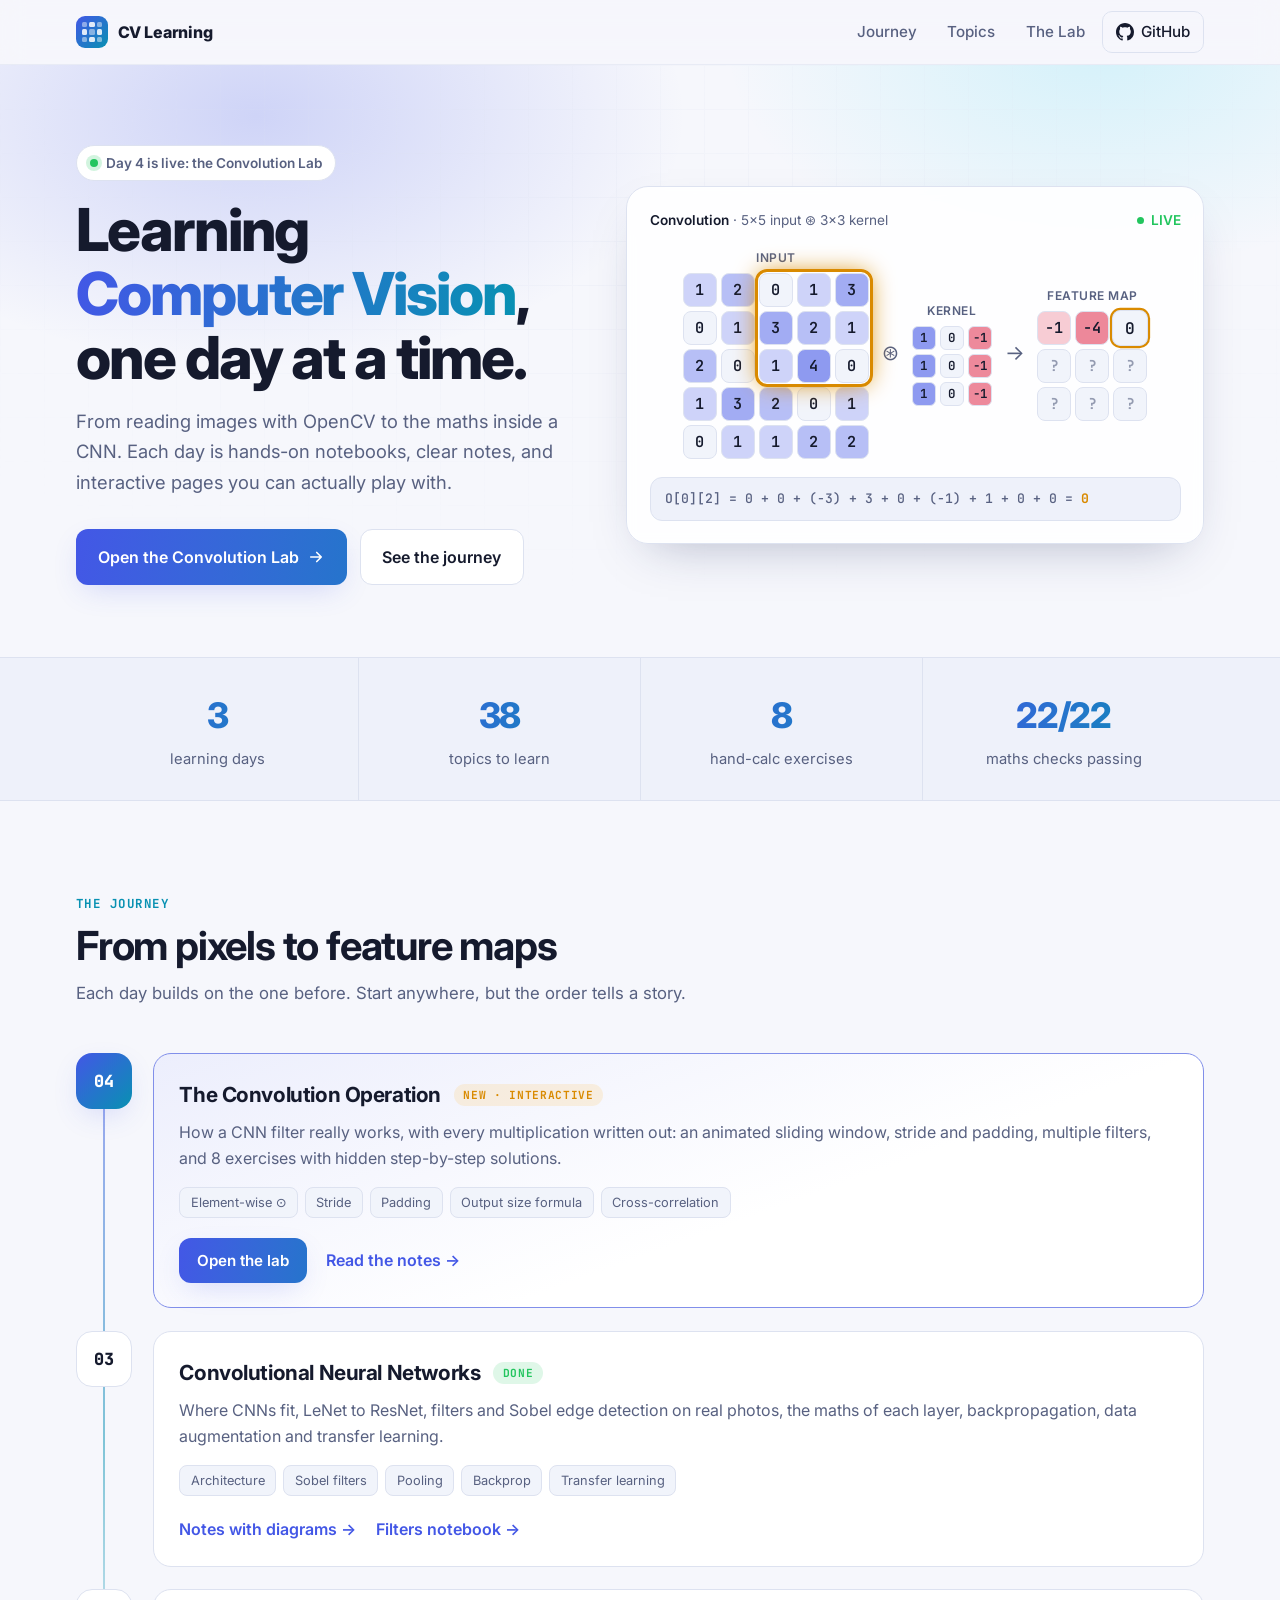
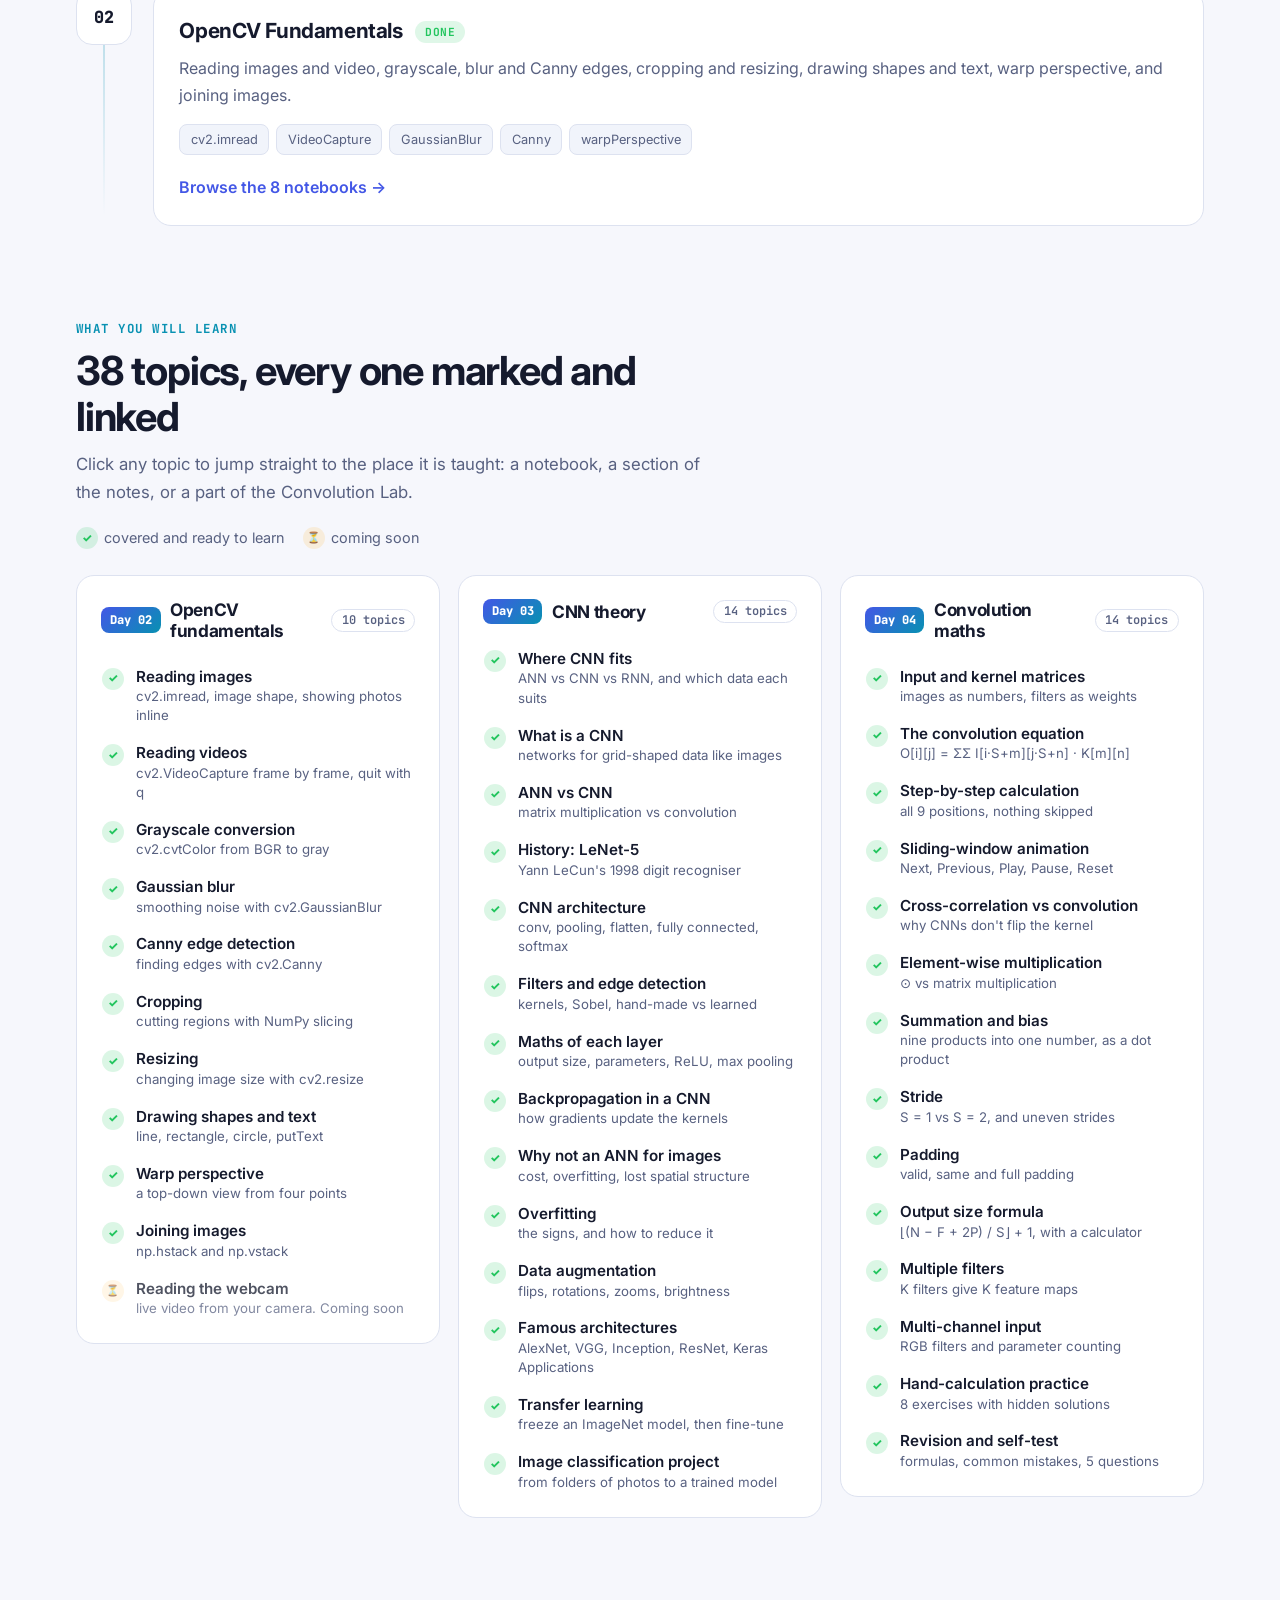
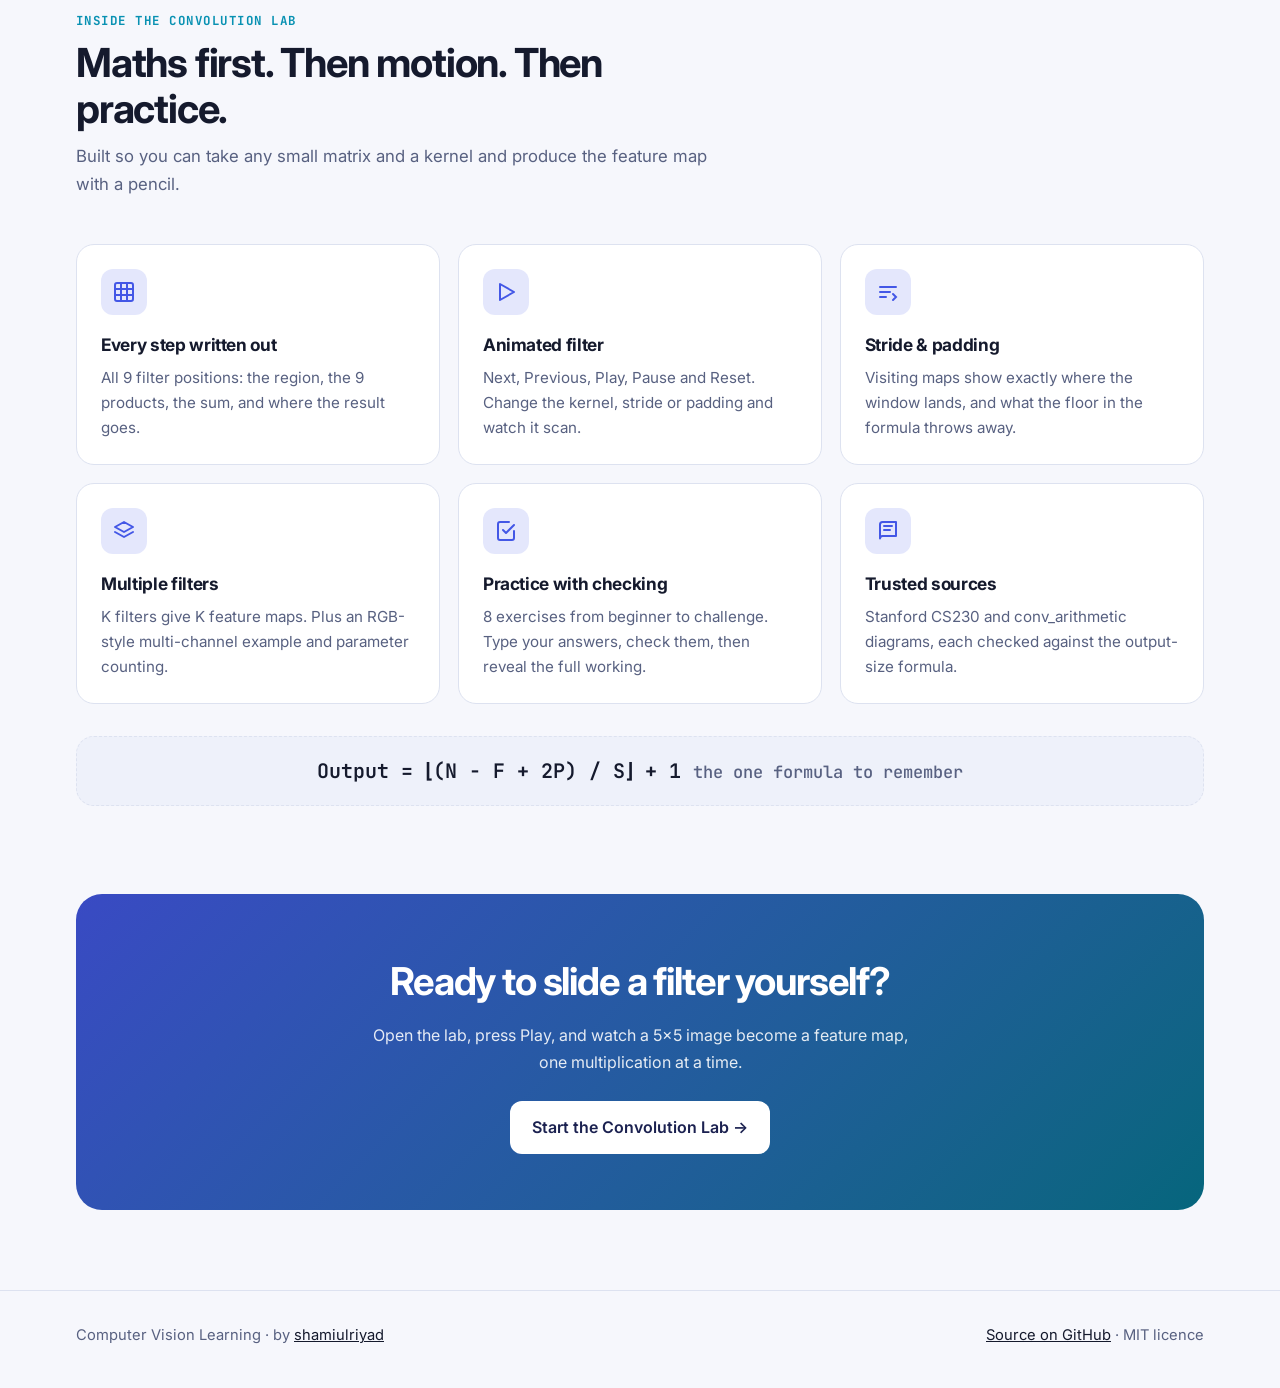
==== index.html @ 54fe18a0 "day 1,2,3,4 done" ====
<!doctype html>
<html lang="en">
<head>
  <meta charset="utf-8">
  <meta name="viewport" content="width=device-width, initial-scale=1">
  <title>Computer Vision Learning</title>
  <link rel="icon" href="data:image/svg+xml,%3Csvg xmlns=%27http://www.w3.org/2000/svg%27 viewBox=%270 0 32 32%27%3E%3Crect width=%2732%27 height=%2732%27 rx=%276%27 fill=%27%233157d5%27/%3E%3Cpath d=%27M8 8h16v16H8z%27 fill=%27none%27 stroke=%27%23fff%27 stroke-width=%272%27/%3E%3Cpath d=%27M8 16h16M16 8v16%27 stroke=%27%23fff%27 stroke-width=%271.5%27/%3E%3Crect x=%278%27 y=%278%27 width=%278%27 height=%278%27 fill=%27%23e59400%27/%3E%3C/svg%3E">
  <meta name="description" content="Day-by-day computer vision practice: OpenCV notebooks, CNN theory, and an interactive convolution lab.">
  <link rel="preconnect" href="https://fonts.googleapis.com">
  <link rel="preconnect" href="https://fonts.gstatic.com" crossorigin>
  <link href="https://fonts.googleapis.com/css2?family=Inter:wght@400;500;600;700;800&family=JetBrains+Mono:wght@500;700&display=swap" rel="stylesheet">
  <style>
    /* ---------- tokens: dark by default, light when the system asks ---------- */
    :root {
      --bg: #0a0d16;
      --bg-2: #0f1424;
      --surface: #131a2c;
      --surface-2: #1a2238;
      --text: #e8ecf7;
      --muted: #9aa4c0;
      --border: #263050;
      --accent: #7c8cff;
      --accent-2: #22d3ee;
      --accent-ink: #0a0d16;
      --amber: #ffb534;
      --pos: 124 140 255;
      --neg: 255 107 129;
      --glow: rgb(124 140 255 / 0.35);
      --shadow: 0 20px 60px -20px rgb(0 0 0 / 0.6);
      --radius: 18px;
      --font: "Inter", system-ui, -apple-system, "Segoe UI", Roboto, sans-serif;
      --mono: "JetBrains Mono", ui-monospace, Consolas, monospace;
      color-scheme: dark;
    }
    @media (prefers-color-scheme: light) {
      :root:not([data-theme="dark"]) {
        --bg: #f6f7fc; --bg-2: #eef1fa; --surface: #ffffff; --surface-2: #f1f4fb;
        --text: #151a2d; --muted: #586181; --border: #dde2f0;
        --accent: #4357e6; --accent-2: #0891b2; --accent-ink: #ffffff; --amber: #d98a00;
        --pos: 67 87 230; --neg: 225 58 88; --glow: rgb(67 87 230 / 0.22);
        --shadow: 0 20px 50px -24px rgb(30 40 90 / 0.35);
        color-scheme: light;
      }
    }
    :root[data-theme="light"] {
      --bg: #f6f7fc; --bg-2: #eef1fa; --surface: #ffffff; --surface-2: #f1f4fb;
      --text: #151a2d; --muted: #586181; --border: #dde2f0;
      --accent: #4357e6; --accent-2: #0891b2; --accent-ink: #ffffff; --amber: #d98a00;
      --pos: 67 87 230; --neg: 225 58 88; --glow: rgb(67 87 230 / 0.22);
      --shadow: 0 20px 50px -24px rgb(30 40 90 / 0.35);
      color-scheme: light;
    }

    * { box-sizing: border-box; }
    html { scroll-behavior: smooth; }
    body { margin: 0; background: var(--bg); color: var(--text); font: 16px/1.65 var(--font); -webkit-font-smoothing: antialiased; }
    a { color: inherit; }
    .wrap { max-width: 1160px; margin: 0 auto; padding: 0 16px; }
    .gradient-text { background: linear-gradient(100deg, var(--accent), var(--accent-2)); -webkit-background-clip: text; background-clip: text; color: transparent; }

    /* ---------- nav ---------- */
    .nav { position: sticky; top: 0; z-index: 20; backdrop-filter: blur(12px); background: color-mix(in srgb, var(--bg) 78%, transparent); border-bottom: 1px solid color-mix(in srgb, var(--border) 60%, transparent); }
    .nav .wrap { display: flex; align-items: center; justify-content: space-between; height: 64px; gap: 1rem; }
    .brand { display: flex; align-items: center; gap: .6rem; font-weight: 800; text-decoration: none; letter-spacing: -.01em; }
    .brand__logo { width: 32px; height: 32px; border-radius: 9px; background: linear-gradient(135deg, var(--accent), var(--accent-2)); display: grid; grid-template-columns: repeat(3, 1fr); gap: 2px; padding: 6px; }
    .brand__logo span { background: rgb(255 255 255 / .85); border-radius: 1.5px; }
    .brand__logo span:nth-child(odd) { background: rgb(255 255 255 / .45); }
    .nav__links { display: flex; align-items: center; gap: .3rem; }
    .nav__links a { text-decoration: none; color: var(--muted); font-weight: 500; font-size: .95rem; padding: .45rem .8rem; border-radius: 10px; }
    .nav__links a:hover { color: var(--text); background: var(--surface-2); }
    .nav__links .gh { color: var(--text); border: 1px solid var(--border); display: inline-flex; gap: .45rem; align-items: center; }
    .gh svg { width: 18px; height: 18px; fill: currentColor; }

    /* ---------- buttons ---------- */
    .btn { display: inline-flex; align-items: center; gap: .55rem; text-decoration: none; font-weight: 600; padding: .85rem 1.35rem; border-radius: 12px; transition: transform .15s, box-shadow .2s, background .2s; }
    .btn:hover { transform: translateY(-2px); }
    .btn:focus-visible, .nav__links a:focus-visible, .card a:focus-visible { outline: 3px solid var(--accent-2); outline-offset: 3px; }
    .btn--primary { color: #fff; background: linear-gradient(100deg, var(--accent), color-mix(in srgb, var(--accent) 50%, var(--accent-2))); box-shadow: 0 10px 30px -8px var(--glow); }
    .btn--ghost { border: 1px solid var(--border); background: var(--surface); }
    .btn svg { width: 18px; height: 18px; }

    /* ---------- hero ---------- */
    .hero { position: relative; overflow: hidden; padding: 5rem 0 4.5rem; }
    .hero::before { content: ""; position: absolute; inset: -40% -10% auto; height: 720px; background:
        radial-gradient(40% 50% at 25% 40%, rgb(var(--pos) / .22), transparent 70%),
        radial-gradient(35% 45% at 80% 30%, rgb(34 211 238 / .16), transparent 70%); pointer-events: none; }
    .hero::after { content: ""; position: absolute; inset: 0; background-image: linear-gradient(var(--border) 1px, transparent 1px), linear-gradient(90deg, var(--border) 1px, transparent 1px); background-size: 44px 44px; opacity: .25; mask-image: radial-gradient(70% 60% at 50% 30%, #000, transparent); -webkit-mask-image: radial-gradient(70% 60% at 50% 30%, #000, transparent); pointer-events: none; }
    .hero .wrap { position: relative; z-index: 1; display: grid; grid-template-columns: 1fr 1.15fr; gap: 3rem; align-items: center; }
    .hero .wrap > * { min-width: 0; }
    .eyebrow { display: inline-flex; align-items: center; gap: .5rem; font-size: .85rem; font-weight: 600; color: var(--muted); border: 1px solid var(--border); background: var(--surface); padding: .35rem .8rem; border-radius: 999px; }
    .dot { width: 8px; height: 8px; border-radius: 50%; background: #22c55e; box-shadow: 0 0 0 4px rgb(34 197 94 / .2); }
    .hero h1 { font-size: clamp(2.2rem, 5.2vw, 3.7rem); line-height: 1.08; letter-spacing: -.035em; margin: 1.1rem 0 1rem; font-weight: 800; }
    .hero p.lead { font-size: 1.15rem; color: var(--muted); max-width: 540px; margin: 0 0 2rem; }
    .cta { display: flex; flex-wrap: wrap; gap: .8rem; }

    /* live convolution card */
    .demo { background: color-mix(in srgb, var(--surface) 88%, transparent); border: 1px solid var(--border); border-radius: 22px; padding: 1.4rem; box-shadow: var(--shadow); backdrop-filter: blur(6px); }
    .demo__top { display: flex; justify-content: space-between; align-items: center; margin-bottom: 1rem; font-size: .85rem; color: var(--muted); }
    .demo__top b { color: var(--text); font-weight: 600; }
    .live { display: inline-flex; align-items: center; gap: .4rem; font-weight: 600; color: #22c55e; }
    .live::before { content: ""; width: 7px; height: 7px; border-radius: 50%; background: currentColor; animation: pulse 1.6s infinite; }
    @keyframes pulse { 50% { opacity: .3; } }
    .demo__stage { display: flex; align-items: center; justify-content: center; gap: .8rem; flex-wrap: nowrap; }
    .mgrid { --c: 34px; position: relative; display: grid; grid-template-columns: repeat(var(--n), var(--c)); grid-auto-rows: var(--c); gap: 4px; }
    .mgrid--k { --c: 24px; }
    .mcell { display: grid; place-items: center; border-radius: 8px; font: 600 .95rem var(--mono); background: var(--surface-2); border: 1px solid var(--border); transition: background .3s, transform .3s; }
    .mgrid--k .mcell { font-size: .78rem; border-radius: 6px; }
    .mcell.pos { background: rgb(var(--pos) / var(--a)); }
    .mcell.neg { background: rgb(var(--neg) / var(--a)); }
    .mcell.blank { color: transparent; background: var(--surface-2); position: relative; }
    .mcell.blank::after { content: "?"; position: absolute; color: var(--muted); opacity: .6; }
    .mcell.now { box-shadow: 0 0 0 2px var(--amber); transform: scale(1.06); }
    .win { position: absolute; left: calc(var(--x) * (var(--c) + 4px) - 4px); top: calc(var(--y) * (var(--c) + 4px) - 4px); width: calc(3 * (var(--c) + 4px) + 4px); height: calc(3 * (var(--c) + 4px) + 4px); border: 3px solid var(--amber); border-radius: 12px; box-shadow: 0 0 24px -4px var(--amber); transition: left .55s cubic-bezier(.4,.1,.2,1), top .55s cubic-bezier(.4,.1,.2,1); pointer-events: none; }
    .op { color: var(--muted); font-size: 1.3rem; }
    .mlabel { font-size: .75rem; color: var(--muted); text-align: center; margin-bottom: .35rem; font-weight: 600; letter-spacing: .04em; text-transform: uppercase; }
    .demo__sum { margin-top: 1.1rem; font: 500 .82rem/1.5 var(--mono); background: var(--bg-2); border: 1px solid var(--border); border-radius: 12px; padding: .7rem .9rem; overflow-x: auto; white-space: nowrap; color: var(--muted); }
    .demo__sum b { color: var(--amber); }

    /* ---------- stats ---------- */
    .stats { border-block: 1px solid var(--border); background: var(--bg-2); }
    .stats .wrap { display: grid; grid-template-columns: repeat(4, 1fr); }
    .stat { padding: 1.8rem 1rem; text-align: center; }
    .stat + .stat { border-left: 1px solid var(--border); }
    .stat b { display: block; font-size: 2.2rem; font-weight: 800; letter-spacing: -.03em; }
    .stat span { color: var(--muted); font-size: .92rem; }

    /* ---------- sections ---------- */
    section.block { padding: 5.5rem 0; }
    .head { max-width: 640px; margin-bottom: 2.8rem; }
    .kicker { font: 700 .78rem var(--mono); letter-spacing: .12em; text-transform: uppercase; color: var(--accent-2); }
    .head h2 { font-size: clamp(1.8rem, 3.6vw, 2.5rem); letter-spacing: -.03em; line-height: 1.15; margin: .5rem 0 .7rem; }
    .head p { color: var(--muted); margin: 0; font-size: 1.05rem; }

    /* timeline */
    .timeline { position: relative; display: grid; gap: 1.4rem; }
    .timeline::before { content: ""; position: absolute; left: 27px; top: 10px; bottom: 10px; width: 2px; background: linear-gradient(var(--accent), var(--accent-2), transparent); opacity: .5; }
    .day { position: relative; display: grid; grid-template-columns: 56px 1fr; gap: 1.3rem; }
    .day__num { width: 56px; height: 56px; border-radius: 16px; display: grid; place-items: center; font: 800 1.05rem var(--mono); background: var(--surface); border: 1px solid var(--border); position: relative; z-index: 1; }
    .day--featured .day__num { background: linear-gradient(135deg, var(--accent), var(--accent-2)); color: #fff; border: none; box-shadow: 0 10px 30px -8px var(--glow); }
    .card { background: var(--surface); border: 1px solid var(--border); border-radius: var(--radius); padding: 1.5rem 1.6rem; transition: border-color .2s, transform .2s, box-shadow .2s; }
    .card:hover { border-color: color-mix(in srgb, var(--accent) 55%, var(--border)); transform: translateY(-3px); box-shadow: var(--shadow); }
    .day--featured .card { border-color: color-mix(in srgb, var(--accent) 60%, var(--border)); background: linear-gradient(160deg, color-mix(in srgb, var(--accent) 10%, var(--surface)), var(--surface) 60%); }
    .card__top { display: flex; flex-wrap: wrap; align-items: center; gap: .5rem .8rem; margin-bottom: .4rem; }
    .card h3 { margin: 0; font-size: 1.3rem; letter-spacing: -.02em; }
    .badge { font: 700 .7rem var(--mono); letter-spacing: .06em; text-transform: uppercase; padding: .25rem .6rem; border-radius: 999px; background: rgb(34 197 94 / .14); color: #22c55e; }
    .badge--new { background: rgb(255 181 52 / .15); color: var(--amber); }
    .card p { color: var(--muted); margin: .3rem 0 1rem; }
    .tags { display: flex; flex-wrap: wrap; gap: .45rem; margin-bottom: 1.2rem; }
    .tag { font-size: .8rem; padding: .25rem .65rem; border-radius: 8px; background: var(--surface-2); border: 1px solid var(--border); color: var(--muted); }
    .links { display: flex; flex-wrap: wrap; gap: .6rem 1.2rem; align-items: center; }
    .arrow-link { font-weight: 600; text-decoration: none; color: var(--accent); display: inline-flex; align-items: center; gap: .3rem; }
    .arrow-link:hover { text-decoration: underline; }
    .card .btn { padding: .65rem 1.1rem; font-size: .95rem; }

    /* topics */
    .topics { display: grid; grid-template-columns: repeat(auto-fit, minmax(310px, 1fr)); gap: 1.1rem; align-items: start; }
    .topic-col { padding: 1.4rem 1.1rem 1rem; }
    .topic-col:hover { transform: none; }
    .topic-col__head { display: flex; align-items: center; gap: .6rem; margin: 0 .4rem 1rem; }
    .topic-col__head h3 { font-size: 1.08rem; flex: 1; min-width: 0; line-height: 1.25; }
    .topic-col__day, .count { white-space: nowrap; flex: none; }
    .topic-col__day { font: 800 .75rem var(--mono); padding: .3rem .55rem; border-radius: 8px; color: #fff; background: linear-gradient(135deg, var(--accent), var(--accent-2)); }
    .count { margin-left: auto; font: 600 .75rem var(--mono); color: var(--muted); border: 1px solid var(--border); border-radius: 999px; padding: .15rem .6rem; }
    .tlist { list-style: none; margin: 0; padding: 0; }
    .tlist a, .tlist .soon { display: grid; grid-template-columns: 24px 1fr; gap: .65rem; padding: .55rem .45rem; border-radius: 10px; text-decoration: none; }
    .tlist a:hover { background: var(--surface-2); }
    .tlist a:hover b { color: var(--accent); }
    .tlist a:focus-visible { outline: 3px solid var(--accent-2); outline-offset: 1px; }
    .tlist b { display: block; font-weight: 600; font-size: .95rem; line-height: 1.35; }
    .tlist small { display: block; color: var(--muted); font-size: .83rem; line-height: 1.45; }
    .tick { width: 22px; height: 22px; border-radius: 50%; display: inline-grid; place-items: center; background: rgb(34 197 94 / .16); color: #22c55e; font-size: .72rem; font-weight: 800; margin-top: 1px; flex: none; }
    .tick--soon { background: rgb(255 181 52 / .16); color: var(--amber); font-size: .66rem; }
    .soon { opacity: .75; }
    .legend { display: flex; align-items: center; flex-wrap: wrap; gap: .4rem; color: var(--muted); font-size: .9rem; margin: -1.6rem 0 1.6rem; }

    /* features */
    .features { display: grid; grid-template-columns: repeat(3, 1fr); gap: 1.1rem; }
    .feature { padding: 1.5rem; }
    .feature__icon { width: 46px; height: 46px; border-radius: 12px; display: grid; place-items: center; margin-bottom: 1rem; background: rgb(var(--pos) / .14); color: var(--accent); }
    .feature__icon svg { width: 24px; height: 24px; }
    .feature h3 { font-size: 1.08rem; margin: 0 0 .35rem; }
    .feature p { margin: 0; font-size: .95rem; }
    .formula { font: 600 clamp(.95rem, 2.4vw, 1.25rem) var(--mono); text-align: center; padding: 1.3rem; margin-top: 2rem; border-radius: var(--radius); border: 1px dashed var(--border); background: var(--bg-2); overflow-x: auto; white-space: nowrap; }
    .formula span { color: var(--muted); font-weight: 500; font-size: .85em; margin-left: .8rem; }

    /* CTA band */
    .band { margin: 0 0 5rem; border-radius: 26px; padding: clamp(2rem, 5vw, 3.5rem); text-align: center; position: relative; overflow: hidden; background: linear-gradient(135deg, color-mix(in srgb, var(--accent) 85%, #000), color-mix(in srgb, var(--accent-2) 70%, #000)); color: #fff; }
    .band h2 { font-size: clamp(1.6rem, 3.6vw, 2.4rem); margin: 0 0 .6rem; letter-spacing: -.03em; }
    .band p { margin: 0 auto 1.6rem; max-width: 560px; opacity: .88; }
    .band .btn { background: #fff; color: #1b2150; }

    footer { border-top: 1px solid var(--border); padding: 2rem 0 2.5rem; color: var(--muted); font-size: .92rem; }
    footer .wrap { display: flex; flex-wrap: wrap; justify-content: space-between; gap: 1rem; }
    footer a { color: var(--text); }

    /* reveal on scroll */
    .reveal { opacity: 0; transform: translateY(18px); transition: opacity .6s ease, transform .6s ease; }
    .reveal.in { opacity: 1; transform: none; }

    /* ---------- responsive ---------- */
    @media (max-width: 1080px) {
      .hero .wrap { grid-template-columns: 1fr; gap: 2.5rem; }
      .hero { padding-top: 3.5rem; }
      .features { grid-template-columns: repeat(2, 1fr); }
    }
    @media (max-width: 640px) {
      .nav__links a:not(.gh) { display: none; }
      .stats .wrap { grid-template-columns: repeat(2, 1fr); }
      .stat:nth-child(3) { border-left: none; }
      .stat:nth-child(n+3) { border-top: 1px solid var(--border); }
      .features { grid-template-columns: 1fr; }
      .mgrid { --c: 30px; }
      .mgrid--k { --c: 22px; }
      .demo__stage { flex-wrap: wrap; gap: .9rem 1.2rem; }
      .demo__stage .op { display: none; }
      .demo { padding: 1rem; }
      .day { grid-template-columns: 44px 1fr; gap: .9rem; }
      .day__num { width: 44px; height: 44px; border-radius: 12px; font-size: .9rem; }
      .timeline::before { left: 21px; }
      .card { padding: 1.2rem; }
      section.block { padding: 4rem 0; }
    }
    @media (prefers-reduced-motion: reduce) {
      html { scroll-behavior: auto; }
      .reveal { opacity: 1; transform: none; transition: none; }
      .win, .mcell, .btn, .card { transition: none; }
      .live::before { animation: none; }
    }
  </style>
</head>
<body>

<nav class="nav" aria-label="Main">
  <div class="wrap">
    <a class="brand" href="#top" aria-label="Computer Vision Learning home">
      <span class="brand__logo" aria-hidden="true"><span></span><span></span><span></span><span></span><span></span><span></span><span></span><span></span><span></span></span>
      CV Learning
    </a>
    <div class="nav__links">
      <a href="#journey">Journey</a>
      <a href="#topics">Topics</a>
      <a href="#lab">The Lab</a>
      <a class="gh" href="https://github.com/shamiulriyad/Computer-Vision-Learning" target="_blank" rel="noopener">
        <svg viewBox="0 0 16 16" aria-hidden="true"><path d="M8 0C3.58 0 0 3.58 0 8c0 3.54 2.29 6.53 5.47 7.59.4.07.55-.17.55-.38 0-.19-.01-.82-.01-1.49-2.01.37-2.53-.49-2.69-.94-.09-.23-.48-.94-.82-1.13-.28-.15-.68-.52-.01-.53.63-.01 1.08.58 1.23.82.72 1.21 1.87.87 2.33.66.07-.52.28-.87.51-1.07-1.78-.2-3.64-.89-3.64-3.95 0-.87.31-1.59.82-2.15-.08-.2-.36-1.02.08-2.12 0 0 .67-.21 2.2.82.64-.18 1.32-.27 2-.27.68 0 1.36.09 2 .27 1.53-1.04 2.2-.82 2.2-.82.44 1.1.16 1.92.08 2.12.51.56.82 1.27.82 2.15 0 3.07-1.87 3.75-3.65 3.95.29.25.54.73.54 1.48 0 1.07-.01 1.93-.01 2.2 0 .21.15.46.55.38A8.013 8.013 0 0016 8c0-4.42-3.58-8-8-8z"/></svg>
        GitHub
      </a>
    </div>
  </div>
</nav>

<header class="hero" id="top">
  <div class="wrap">
    <div>
      <span class="eyebrow"><span class="dot" aria-hidden="true"></span> Day 4 is live: the Convolution Lab</span>
      <h1>Learning <span class="gradient-text">Computer Vision</span>, one day at a time.</h1>
      <p class="lead">From reading images with OpenCV to the maths inside a CNN. Each day is hands-on notebooks, clear notes, and interactive pages you can actually play with.</p>
      <div class="cta">
        <a class="btn btn--primary" href="Day-4/convolution_lab.html">
          Open the Convolution Lab
          <svg viewBox="0 0 24 24" fill="none" stroke="currentColor" stroke-width="2.2" stroke-linecap="round" stroke-linejoin="round" aria-hidden="true"><path d="M5 12h14M13 6l6 6-6 6"/></svg>
        </a>
        <a class="btn btn--ghost" href="#journey">See the journey</a>
      </div>
    </div>

    <div class="demo" aria-label="Animated example: a 3 by 3 filter sliding over a 5 by 5 input and filling a 3 by 3 feature map">
      <div class="demo__top"><span><b>Convolution</b> · 5×5 input ⊛ 3×3 kernel</span><span class="live">LIVE</span></div>
      <div class="demo__stage">
        <div>
          <div class="mlabel">Input</div>
          <div class="mgrid" id="in" style="--n:5"><div class="win" id="win"></div></div>
        </div>
        <div class="op" aria-hidden="true">⊛</div>
        <div>
          <div class="mlabel">Kernel</div>
          <div class="mgrid mgrid--k" id="k" style="--n:3"></div>
        </div>
        <div class="op" aria-hidden="true">→</div>
        <div>
          <div class="mlabel">Feature map</div>
          <div class="mgrid" id="out" style="--n:3"></div>
        </div>
      </div>
      <div class="demo__sum" id="sum" aria-live="off"></div>
    </div>
  </div>
</header>

<div class="stats">
  <div class="wrap">
    <div class="stat"><b class="gradient-text">3</b><span>learning days</span></div>
    <div class="stat"><b class="gradient-text">38</b><span>topics to learn</span></div>
    <div class="stat"><b class="gradient-text">8</b><span>hand-calc exercises</span></div>
    <div class="stat"><b class="gradient-text">22/22</b><span>maths checks passing</span></div>
  </div>
</div>

<main>
  <section class="block" id="journey">
    <div class="wrap">
      <div class="head reveal">
        <span class="kicker">The journey</span>
        <h2>From pixels to feature maps</h2>
        <p>Each day builds on the one before. Start anywhere, but the order tells a story.</p>
      </div>

      <div class="timeline">
        <article class="day day--featured reveal">
          <div class="day__num">04</div>
          <div class="card">
            <div class="card__top"><h3>The Convolution Operation</h3><span class="badge badge--new">New · Interactive</span></div>
            <p>How a CNN filter really works, with every multiplication written out: an animated sliding window, stride and padding, multiple filters, and 8 exercises with hidden step-by-step solutions.</p>
            <div class="tags"><span class="tag">Element-wise ⊙</span><span class="tag">Stride</span><span class="tag">Padding</span><span class="tag">Output size formula</span><span class="tag">Cross-correlation</span></div>
            <div class="links">
              <a class="btn btn--primary" href="Day-4/convolution_lab.html">Open the lab</a>
              <a class="arrow-link" href="https://github.com/shamiulriyad/Computer-Vision-Learning/blob/main/Day-4/README.md" target="_blank" rel="noopener">Read the notes →</a>
            </div>
          </div>
        </article>

        <article class="day reveal">
          <div class="day__num">03</div>
          <div class="card">
            <div class="card__top"><h3>Convolutional Neural Networks</h3><span class="badge">Done</span></div>
            <p>Where CNNs fit, LeNet to ResNet, filters and Sobel edge detection on real photos, the maths of each layer, backpropagation, data augmentation and transfer learning.</p>
            <div class="tags"><span class="tag">Architecture</span><span class="tag">Sobel filters</span><span class="tag">Pooling</span><span class="tag">Backprop</span><span class="tag">Transfer learning</span></div>
            <div class="links">
              <a class="arrow-link" href="https://github.com/shamiulriyad/Computer-Vision-Learning/blob/main/Day-3/README.md" target="_blank" rel="noopener">Notes with diagrams →</a>
              <a class="arrow-link" href="https://github.com/shamiulriyad/Computer-Vision-Learning/blob/main/Day-3/filters_demo.ipynb" target="_blank" rel="noopener">Filters notebook →</a>
            </div>
          </div>
        </article>

        <article class="day reveal">
          <div class="day__num">02</div>
          <div class="card">
            <div class="card__top"><h3>OpenCV Fundamentals</h3><span class="badge">Done</span></div>
            <p>Reading images and video, grayscale, blur and Canny edges, cropping and resizing, drawing shapes and text, warp perspective, and joining images.</p>
            <div class="tags"><span class="tag">cv2.imread</span><span class="tag">VideoCapture</span><span class="tag">GaussianBlur</span><span class="tag">Canny</span><span class="tag">warpPerspective</span></div>
            <div class="links">
              <a class="arrow-link" href="https://github.com/shamiulriyad/Computer-Vision-Learning/tree/main/Day-2" target="_blank" rel="noopener">Browse the 8 notebooks →</a>
            </div>
          </div>
        </article>
      </div>
    </div>
  </section>

  <section class="block" id="topics" style="padding-top:0">
    <div class="wrap">
      <div class="head reveal">
        <span class="kicker">What you will learn</span>
        <h2>38 topics, every one marked and linked</h2>
        <p>Click any topic to jump straight to the place it is taught: a notebook, a section of the notes, or a part of the Convolution Lab.</p>
      </div>
      <p class="legend reveal"><span class="tick" aria-hidden="true">✓</span> covered and ready to learn &nbsp;&nbsp; <span class="tick tick--soon" aria-hidden="true">⏳</span> coming soon</p>
      <div class="topics">
        <div class="card topic-col reveal">
          <div class="topic-col__head"><span class="topic-col__day">Day 02</span><h3>OpenCV fundamentals</h3><span class="count">10 topics</span></div>
          <ul class="tlist">
            <li><a href="https://github.com/shamiulriyad/Computer-Vision-Learning/blob/main/Day-2/reading%20image.ipynb" target="_blank" rel="noopener"><span class="tick" aria-hidden="true">✓</span><span><b>Reading images</b><small>cv2.imread, image shape, showing photos inline</small></span></a></li>
            <li><a href="https://github.com/shamiulriyad/Computer-Vision-Learning/blob/main/Day-2/reading%20video.ipynb" target="_blank" rel="noopener"><span class="tick" aria-hidden="true">✓</span><span><b>Reading videos</b><small>cv2.VideoCapture frame by frame, quit with q</small></span></a></li>
            <li><a href="https://github.com/shamiulriyad/Computer-Vision-Learning/blob/main/Day-2/basic%20function.ipynb" target="_blank" rel="noopener"><span class="tick" aria-hidden="true">✓</span><span><b>Grayscale conversion</b><small>cv2.cvtColor from BGR to gray</small></span></a></li>
            <li><a href="https://github.com/shamiulriyad/Computer-Vision-Learning/blob/main/Day-2/basic%20function.ipynb" target="_blank" rel="noopener"><span class="tick" aria-hidden="true">✓</span><span><b>Gaussian blur</b><small>smoothing noise with cv2.GaussianBlur</small></span></a></li>
            <li><a href="https://github.com/shamiulriyad/Computer-Vision-Learning/blob/main/Day-2/basic%20function.ipynb" target="_blank" rel="noopener"><span class="tick" aria-hidden="true">✓</span><span><b>Canny edge detection</b><small>finding edges with cv2.Canny</small></span></a></li>
            <li><a href="https://github.com/shamiulriyad/Computer-Vision-Learning/blob/main/Day-2/croping%20image.ipynb" target="_blank" rel="noopener"><span class="tick" aria-hidden="true">✓</span><span><b>Cropping</b><small>cutting regions with NumPy slicing</small></span></a></li>
            <li><a href="https://github.com/shamiulriyad/Computer-Vision-Learning/blob/main/Day-2/resize%20image.ipynb" target="_blank" rel="noopener"><span class="tick" aria-hidden="true">✓</span><span><b>Resizing</b><small>changing image size with cv2.resize</small></span></a></li>
            <li><a href="https://github.com/shamiulriyad/Computer-Vision-Learning/blob/main/Day-2/shapes%20text.ipynb" target="_blank" rel="noopener"><span class="tick" aria-hidden="true">✓</span><span><b>Drawing shapes and text</b><small>line, rectangle, circle, putText</small></span></a></li>
            <li><a href="https://github.com/shamiulriyad/Computer-Vision-Learning/blob/main/Day-2/wrap_prespective.ipynb" target="_blank" rel="noopener"><span class="tick" aria-hidden="true">✓</span><span><b>Warp perspective</b><small>a top-down view from four points</small></span></a></li>
            <li><a href="https://github.com/shamiulriyad/Computer-Vision-Learning/blob/main/Day-2/joining%20image.ipynb" target="_blank" rel="noopener"><span class="tick" aria-hidden="true">✓</span><span><b>Joining images</b><small>np.hstack and np.vstack</small></span></a></li>
            <li><span class="soon"><span class="tick tick--soon" aria-hidden="true">⏳</span><span><b>Reading the webcam</b><small>live video from your camera. Coming soon</small></span></span></li>
          </ul>
        </div>
        <div class="card topic-col reveal">
          <div class="topic-col__head"><span class="topic-col__day">Day 03</span><h3>CNN theory</h3><span class="count">14 topics</span></div>
          <ul class="tlist">
            <li><a href="https://github.com/shamiulriyad/Computer-Vision-Learning/blob/main/Day-3/README.md#1-where-cnn-fits-in-deep-learning" target="_blank" rel="noopener"><span class="tick" aria-hidden="true">✓</span><span><b>Where CNN fits</b><small>ANN vs CNN vs RNN, and which data each suits</small></span></a></li>
            <li><a href="https://github.com/shamiulriyad/Computer-Vision-Learning/blob/main/Day-3/README.md#2-what-is-a-cnn" target="_blank" rel="noopener"><span class="tick" aria-hidden="true">✓</span><span><b>What is a CNN</b><small>networks for grid-shaped data like images</small></span></a></li>
            <li><a href="https://github.com/shamiulriyad/Computer-Vision-Learning/blob/main/Day-3/README.md#3-ann-vs-cnn-matrix-multiplication-vs-convolution" target="_blank" rel="noopener"><span class="tick" aria-hidden="true">✓</span><span><b>ANN vs CNN</b><small>matrix multiplication vs convolution</small></span></a></li>
            <li><a href="https://github.com/shamiulriyad/Computer-Vision-Learning/blob/main/Day-3/README.md#4-history-lenet-5-1998" target="_blank" rel="noopener"><span class="tick" aria-hidden="true">✓</span><span><b>History: LeNet-5</b><small>Yann LeCun&#x27;s 1998 digit recogniser</small></span></a></li>
            <li><a href="https://github.com/shamiulriyad/Computer-Vision-Learning/blob/main/Day-3/README.md#5-cnn-architecture" target="_blank" rel="noopener"><span class="tick" aria-hidden="true">✓</span><span><b>CNN architecture</b><small>conv, pooling, flatten, fully connected, softmax</small></span></a></li>
            <li><a href="https://github.com/shamiulriyad/Computer-Vision-Learning/blob/main/Day-3/README.md#6-filters-kernels-and-edge-detection" target="_blank" rel="noopener"><span class="tick" aria-hidden="true">✓</span><span><b>Filters and edge detection</b><small>kernels, Sobel, hand-made vs learned</small></span></a></li>
            <li><a href="https://github.com/shamiulriyad/Computer-Vision-Learning/blob/main/Day-3/README.md#7-the-maths-behind-each-layer" target="_blank" rel="noopener"><span class="tick" aria-hidden="true">✓</span><span><b>Maths of each layer</b><small>output size, parameters, ReLU, max pooling</small></span></a></li>
            <li><a href="https://github.com/shamiulriyad/Computer-Vision-Learning/blob/main/Day-3/README.md#8-backpropagation-in-a-cnn" target="_blank" rel="noopener"><span class="tick" aria-hidden="true">✓</span><span><b>Backpropagation in a CNN</b><small>how gradients update the kernels</small></span></a></li>
            <li><a href="https://github.com/shamiulriyad/Computer-Vision-Learning/blob/main/Day-3/README.md#9-why-not-use-an-ann-for-images" target="_blank" rel="noopener"><span class="tick" aria-hidden="true">✓</span><span><b>Why not an ANN for images</b><small>cost, overfitting, lost spatial structure</small></span></a></li>
            <li><a href="https://github.com/shamiulriyad/Computer-Vision-Learning/blob/main/Day-3/README.md#10-the-overfitting-problem" target="_blank" rel="noopener"><span class="tick" aria-hidden="true">✓</span><span><b>Overfitting</b><small>the signs, and how to reduce it</small></span></a></li>
            <li><a href="https://github.com/shamiulriyad/Computer-Vision-Learning/blob/main/Day-3/README.md#11-data-augmentation" target="_blank" rel="noopener"><span class="tick" aria-hidden="true">✓</span><span><b>Data augmentation</b><small>flips, rotations, zooms, brightness</small></span></a></li>
            <li><a href="https://github.com/shamiulriyad/Computer-Vision-Learning/blob/main/Day-3/README.md#12-famous-cnn-architectures-and-keras-applications" target="_blank" rel="noopener"><span class="tick" aria-hidden="true">✓</span><span><b>Famous architectures</b><small>AlexNet, VGG, Inception, ResNet, Keras Applications</small></span></a></li>
            <li><a href="https://github.com/shamiulriyad/Computer-Vision-Learning/blob/main/Day-3/README.md#13-transfer-learning" target="_blank" rel="noopener"><span class="tick" aria-hidden="true">✓</span><span><b>Transfer learning</b><small>freeze an ImageNet model, then fine-tune</small></span></a></li>
            <li><a href="https://github.com/shamiulriyad/Computer-Vision-Learning/blob/main/Day-3/README.md#14-project-image-classification" target="_blank" rel="noopener"><span class="tick" aria-hidden="true">✓</span><span><b>Image classification project</b><small>from folders of photos to a trained model</small></span></a></li>
          </ul>
        </div>
        <div class="card topic-col reveal">
          <div class="topic-col__head"><span class="topic-col__day">Day 04</span><h3>Convolution maths</h3><span class="count">14 topics</span></div>
          <ul class="tlist">
            <li><a href="Day-4/convolution_lab.html#setup"><span class="tick" aria-hidden="true">✓</span><span><b>Input and kernel matrices</b><small>images as numbers, filters as weights</small></span></a></li>
            <li><a href="Day-4/convolution_lab.html#setup"><span class="tick" aria-hidden="true">✓</span><span><b>The convolution equation</b><small>O[i][j] = ΣΣ I[i·S+m][j·S+n] · K[m][n]</small></span></a></li>
            <li><a href="Day-4/convolution_lab.html#worked"><span class="tick" aria-hidden="true">✓</span><span><b>Step-by-step calculation</b><small>all 9 positions, nothing skipped</small></span></a></li>
            <li><a href="Day-4/convolution_lab.html#animate"><span class="tick" aria-hidden="true">✓</span><span><b>Sliding-window animation</b><small>Next, Previous, Play, Pause, Reset</small></span></a></li>
            <li><a href="Day-4/convolution_lab.html#concept-a"><span class="tick" aria-hidden="true">✓</span><span><b>Cross-correlation vs convolution</b><small>why CNNs don&#x27;t flip the kernel</small></span></a></li>
            <li><a href="Day-4/convolution_lab.html#concept-b"><span class="tick" aria-hidden="true">✓</span><span><b>Element-wise multiplication</b><small>⊙ vs matrix multiplication</small></span></a></li>
            <li><a href="Day-4/convolution_lab.html#concept-c"><span class="tick" aria-hidden="true">✓</span><span><b>Summation and bias</b><small>nine products into one number, as a dot product</small></span></a></li>
            <li><a href="Day-4/convolution_lab.html#concept-d"><span class="tick" aria-hidden="true">✓</span><span><b>Stride</b><small>S = 1 vs S = 2, and uneven strides</small></span></a></li>
            <li><a href="Day-4/convolution_lab.html#concept-e"><span class="tick" aria-hidden="true">✓</span><span><b>Padding</b><small>valid, same and full padding</small></span></a></li>
            <li><a href="Day-4/convolution_lab.html#concept-f"><span class="tick" aria-hidden="true">✓</span><span><b>Output size formula</b><small>⌊(N − F + 2P) / S⌋ + 1, with a calculator</small></span></a></li>
            <li><a href="Day-4/convolution_lab.html#concept-g"><span class="tick" aria-hidden="true">✓</span><span><b>Multiple filters</b><small>K filters give K feature maps</small></span></a></li>
            <li><a href="Day-4/convolution_lab.html#concept-g"><span class="tick" aria-hidden="true">✓</span><span><b>Multi-channel input</b><small>RGB filters and parameter counting</small></span></a></li>
            <li><a href="Day-4/convolution_lab.html#practice"><span class="tick" aria-hidden="true">✓</span><span><b>Hand-calculation practice</b><small>8 exercises with hidden solutions</small></span></a></li>
            <li><a href="Day-4/convolution_lab.html#notes"><span class="tick" aria-hidden="true">✓</span><span><b>Revision and self-test</b><small>formulas, common mistakes, 5 questions</small></span></a></li>
          </ul>
        </div>
      </div>
    </div>
  </section>

  <section class="block" id="lab" style="padding-top:0">
    <div class="wrap">
      <div class="head reveal">
        <span class="kicker">Inside the Convolution Lab</span>
        <h2>Maths first. Then motion. Then practice.</h2>
        <p>Built so you can take any small matrix and a kernel and produce the feature map with a pencil.</p>
      </div>

      <div class="features">
        <div class="card feature reveal">
          <div class="feature__icon"><svg viewBox="0 0 24 24" fill="none" stroke="currentColor" stroke-width="2" stroke-linecap="round" aria-hidden="true"><rect x="3" y="3" width="18" height="18" rx="2"/><path d="M3 9h18M3 15h18M9 3v18M15 3v18"/></svg></div>
          <h3>Every step written out</h3>
          <p>All 9 filter positions: the region, the 9 products, the sum, and where the result goes.</p>
        </div>
        <div class="card feature reveal">
          <div class="feature__icon"><svg viewBox="0 0 24 24" fill="none" stroke="currentColor" stroke-width="2" stroke-linecap="round" stroke-linejoin="round" aria-hidden="true"><polygon points="6 4 20 12 6 20 6 4"/></svg></div>
          <h3>Animated filter</h3>
          <p>Next, Previous, Play, Pause and Reset. Change the kernel, stride or padding and watch it scan.</p>
        </div>
        <div class="card feature reveal">
          <div class="feature__icon"><svg viewBox="0 0 24 24" fill="none" stroke="currentColor" stroke-width="2" stroke-linecap="round" aria-hidden="true"><path d="M4 7h16M4 12h10M4 17h6"/><path d="M17 14l3 3-3 3"/></svg></div>
          <h3>Stride &amp; padding</h3>
          <p>Visiting maps show exactly where the window lands, and what the floor in the formula throws away.</p>
        </div>
        <div class="card feature reveal">
          <div class="feature__icon"><svg viewBox="0 0 24 24" fill="none" stroke="currentColor" stroke-width="2" stroke-linecap="round" stroke-linejoin="round" aria-hidden="true"><path d="M12 3l9 5-9 5-9-5 9-5z"/><path d="M3 13l9 5 9-5"/></svg></div>
          <h3>Multiple filters</h3>
          <p>K filters give K feature maps. Plus an RGB-style multi-channel example and parameter counting.</p>
        </div>
        <div class="card feature reveal">
          <div class="feature__icon"><svg viewBox="0 0 24 24" fill="none" stroke="currentColor" stroke-width="2" stroke-linecap="round" stroke-linejoin="round" aria-hidden="true"><path d="M9 11l3 3 8-8"/><path d="M20 12v7a2 2 0 01-2 2H6a2 2 0 01-2-2V5a2 2 0 012-2h9"/></svg></div>
          <h3>Practice with checking</h3>
          <p>8 exercises from beginner to challenge. Type your answers, check them, then reveal the full working.</p>
        </div>
        <div class="card feature reveal">
          <div class="feature__icon"><svg viewBox="0 0 24 24" fill="none" stroke="currentColor" stroke-width="2" stroke-linecap="round" stroke-linejoin="round" aria-hidden="true"><path d="M4 19.5A2.5 2.5 0 016.5 17H20V3H6.5A2.5 2.5 0 004 5.5v14z"/><path d="M8 7h8M8 11h6"/></svg></div>
          <h3>Trusted sources</h3>
          <p>Stanford CS230 and conv_arithmetic diagrams, each checked against the output-size formula.</p>
        </div>
      </div>

      <div class="formula reveal">Output = ⌊(N − F + 2P) / S⌋ + 1<span>the one formula to remember</span></div>
    </div>
  </section>

  <div class="wrap">
    <div class="band reveal">
      <h2>Ready to slide a filter yourself?</h2>
      <p>Open the lab, press Play, and watch a 5×5 image become a feature map, one multiplication at a time.</p>
      <a class="btn" href="Day-4/convolution_lab.html">Start the Convolution Lab →</a>
    </div>
  </div>
</main>

<footer>
  <div class="wrap">
    <span>Computer Vision Learning · by <a href="https://github.com/shamiulriyad" target="_blank" rel="noopener">shamiulriyad</a></span>
    <span><a href="https://github.com/shamiulriyad/Computer-Vision-Learning" target="_blank" rel="noopener">Source on GitHub</a> · MIT licence</span>
  </div>
</footer>

<script>
/* Hero animation: the real Day-4 example. The output values are computed
   here by the same slide-multiply-sum rule the lab teaches. */
(function () {
  var I = [[1,2,0,1,3],[0,1,3,2,1],[2,0,1,4,0],[1,3,2,0,1],[0,1,1,2,2]];
  var K = [[1,0,-1],[1,0,-1],[1,0,-1]];
  var fmt = function (v) { return v < 0 ? '−' + (-v) : String(v); };
  var steps = [];
  for (var i = 0; i < 3; i++) for (var j = 0; j < 3; j++) {
    var terms = [], s = 0;
    for (var m = 0; m < 3; m++) for (var n = 0; n < 3; n++) {
      var p = I[i + m][j + n] * K[m][n];        // element-wise product
      terms.push(p < 0 ? '(' + fmt(p) + ')' : fmt(p)); s += p;   // running sum
    }
    steps.push({ i: i, j: j, terms: terms, sum: s });
  }

  function cell(grid, v, scale) {
    var d = document.createElement('div');
    d.className = 'mcell';
    d.textContent = fmt(v);
    if (v !== 0) { d.classList.add(v > 0 ? 'pos' : 'neg'); d.style.setProperty('--a', (0.15 + 0.45 * Math.abs(v) / scale).toFixed(2)); }
    grid.appendChild(d);
    return d;
  }
  var inG = document.getElementById('in'), kG = document.getElementById('k'), oG = document.getElementById('out');
  I.forEach(function (r) { r.forEach(function (v) { cell(inG, v, 4); }); });
  K.forEach(function (r) { r.forEach(function (v) { cell(kG, v, 1); }); });
  var outCells = steps.map(function (st) { var c = cell(oG, st.sum, 4); c.classList.add('blank'); return c; });

  var win = document.getElementById('win'), sum = document.getElementById('sum');
  var k = 0;
  function show() {
    var st = steps[k];
    win.style.setProperty('--x', st.j);
    win.style.setProperty('--y', st.i);
    outCells.forEach(function (c, idx) {
      c.classList.toggle('blank', idx > k);
      c.classList.toggle('now', idx === k);
    });
    sum.innerHTML = 'O[' + st.i + '][' + st.j + '] = ' + st.terms.join(' + ') + ' = <b>' + fmt(st.sum) + '</b>';
  }
  show();
  var reduce = window.matchMedia && window.matchMedia('(prefers-reduced-motion: reduce)').matches;
  if (!reduce) setInterval(function () { k = (k + 1) % steps.length; show(); }, 1500);

  // Fade sections in as they scroll into view
  var els = document.querySelectorAll('.reveal');
  if ('IntersectionObserver' in window && !reduce) {
    var io = new IntersectionObserver(function (entries) {
      entries.forEach(function (e) { if (e.isIntersecting) { e.target.classList.add('in'); io.unobserve(e.target); } });
    }, { threshold: 0.12 });
    els.forEach(function (el) { io.observe(el); });
  } else {
    els.forEach(function (el) { el.classList.add('in'); });
  }
})();
</script>
</body>
</html>
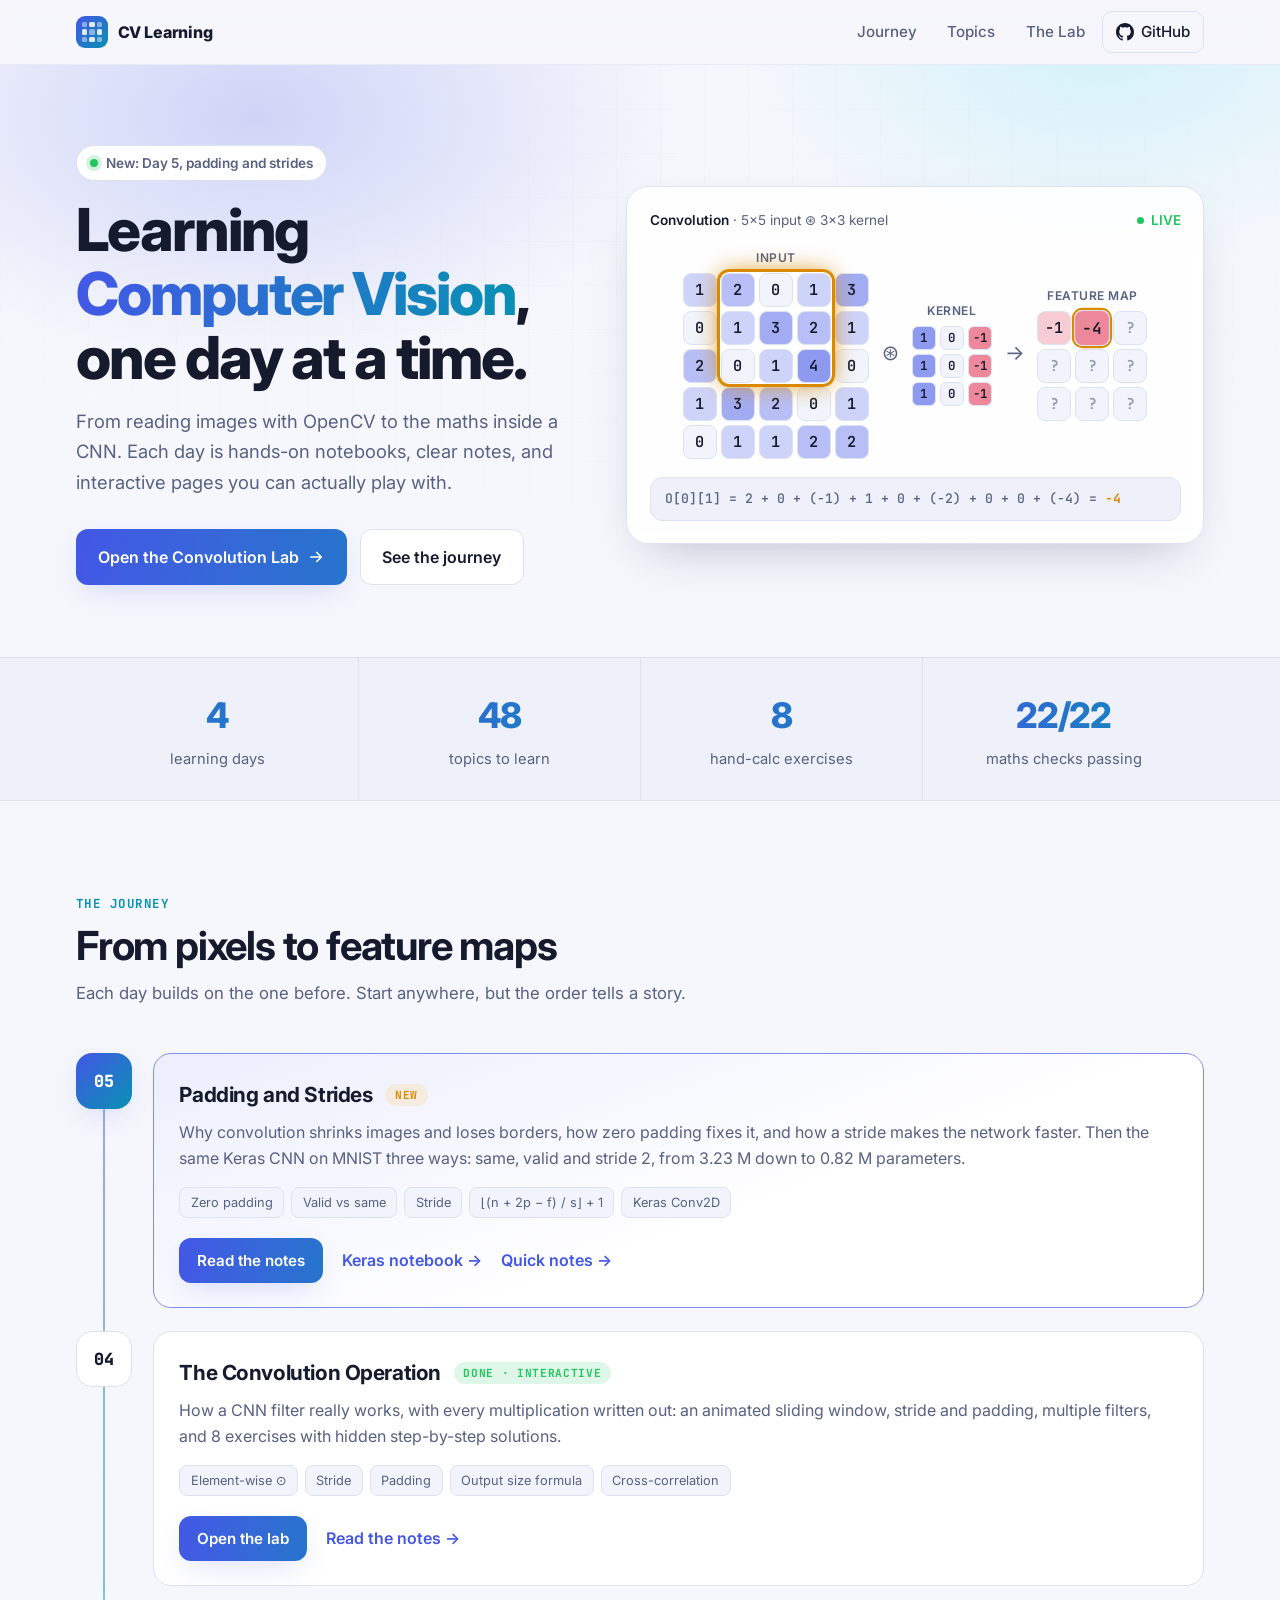
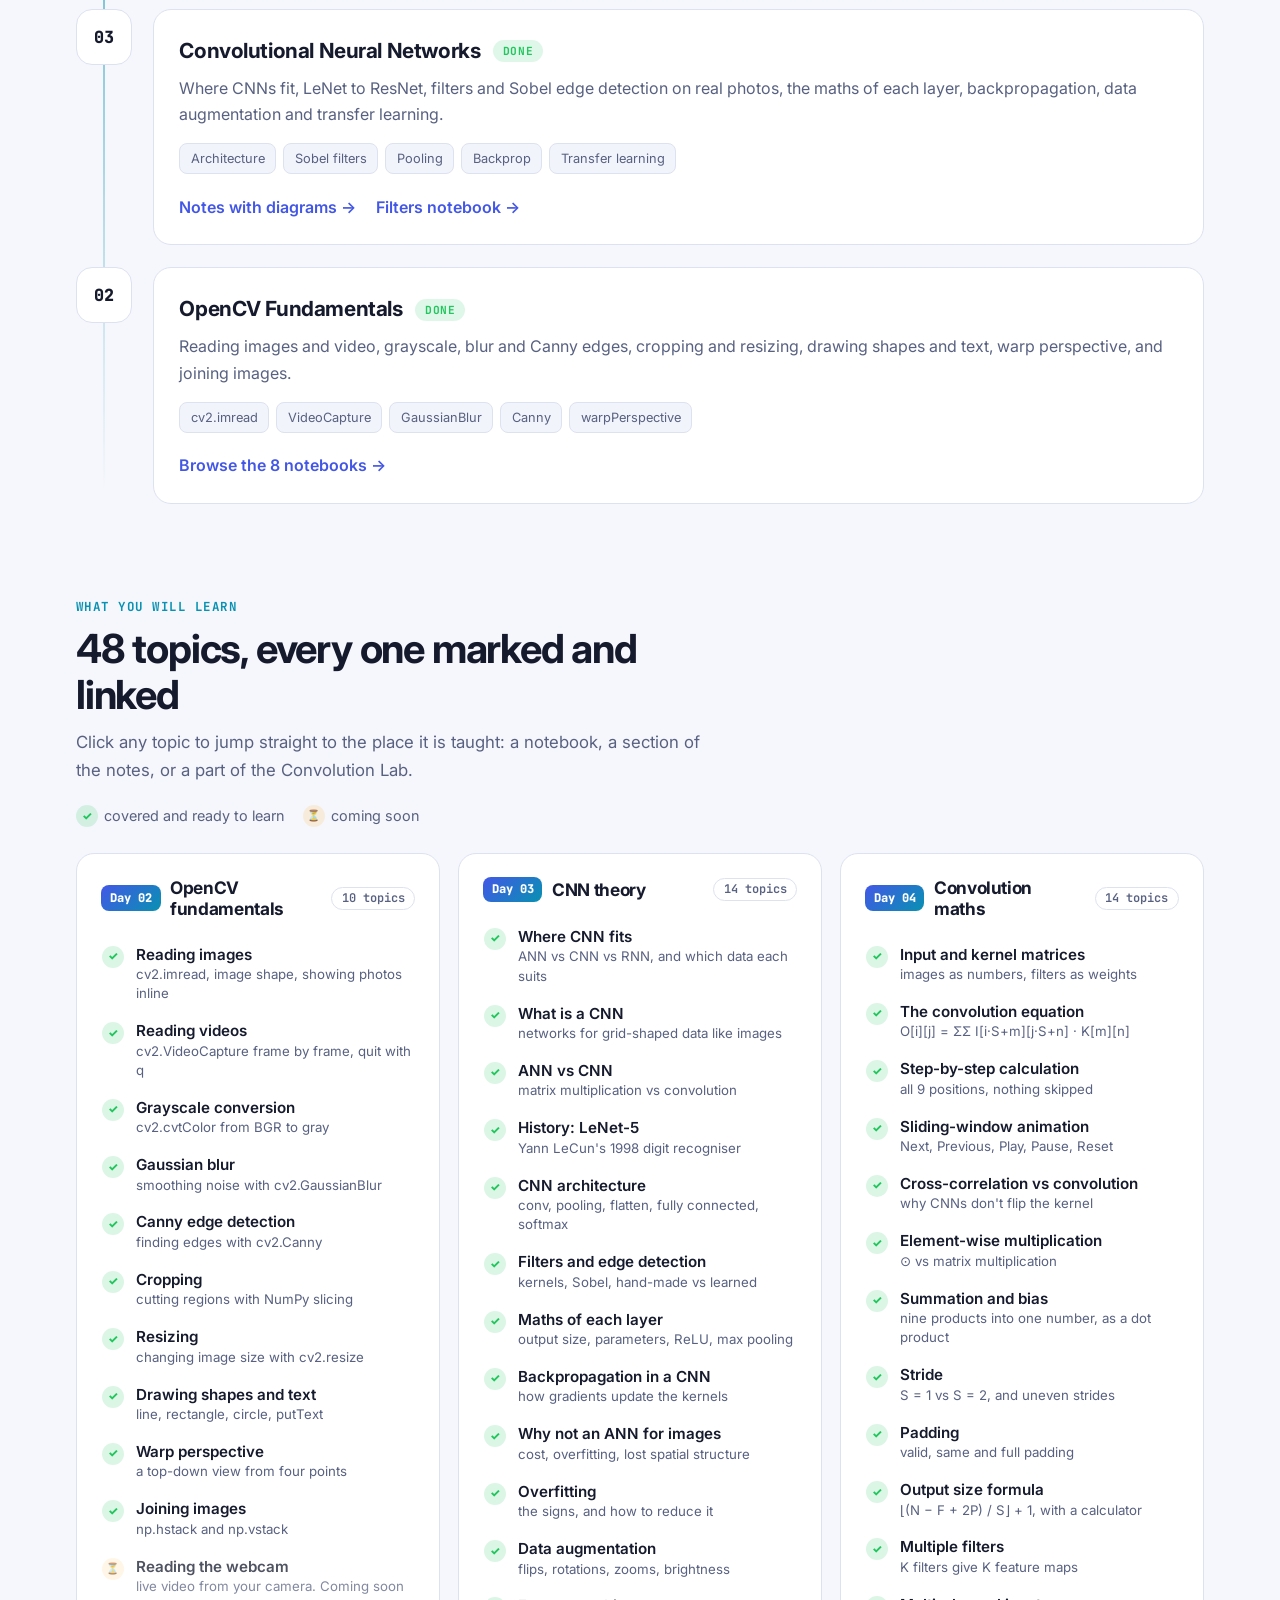
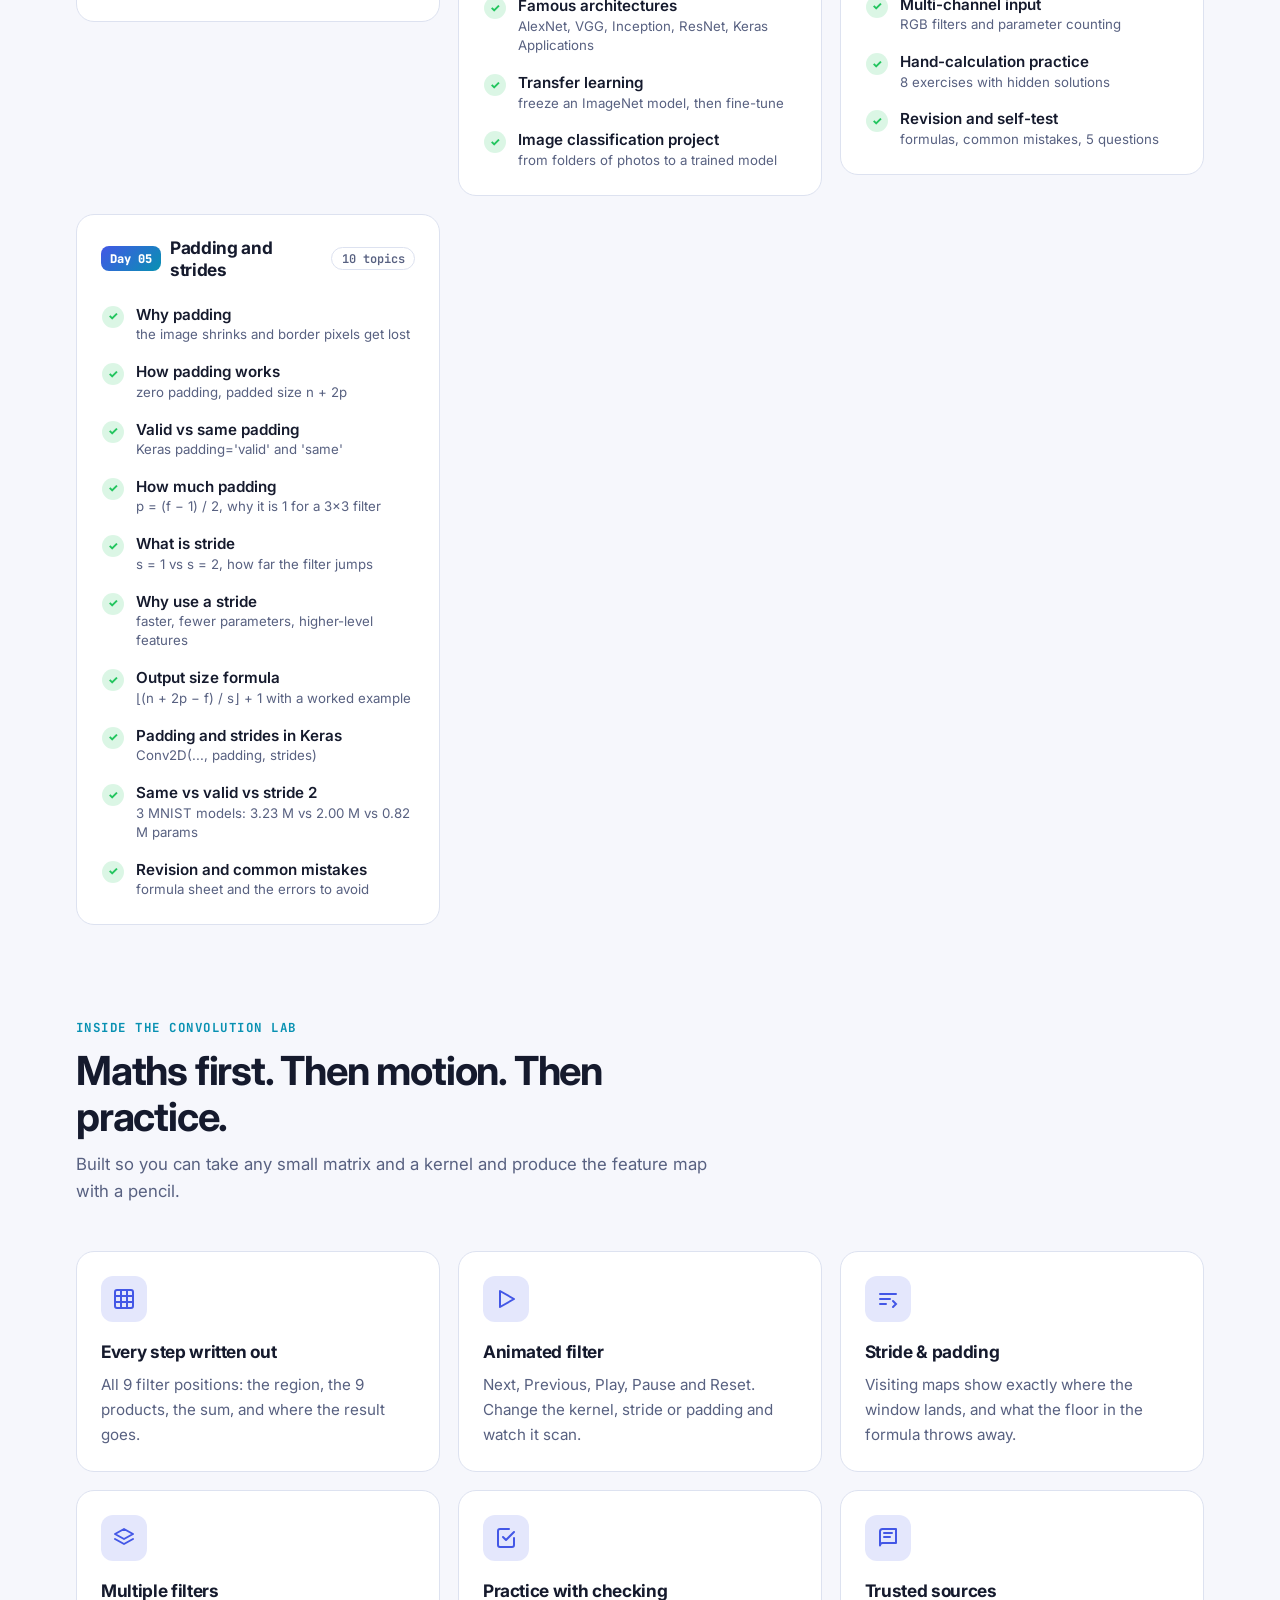
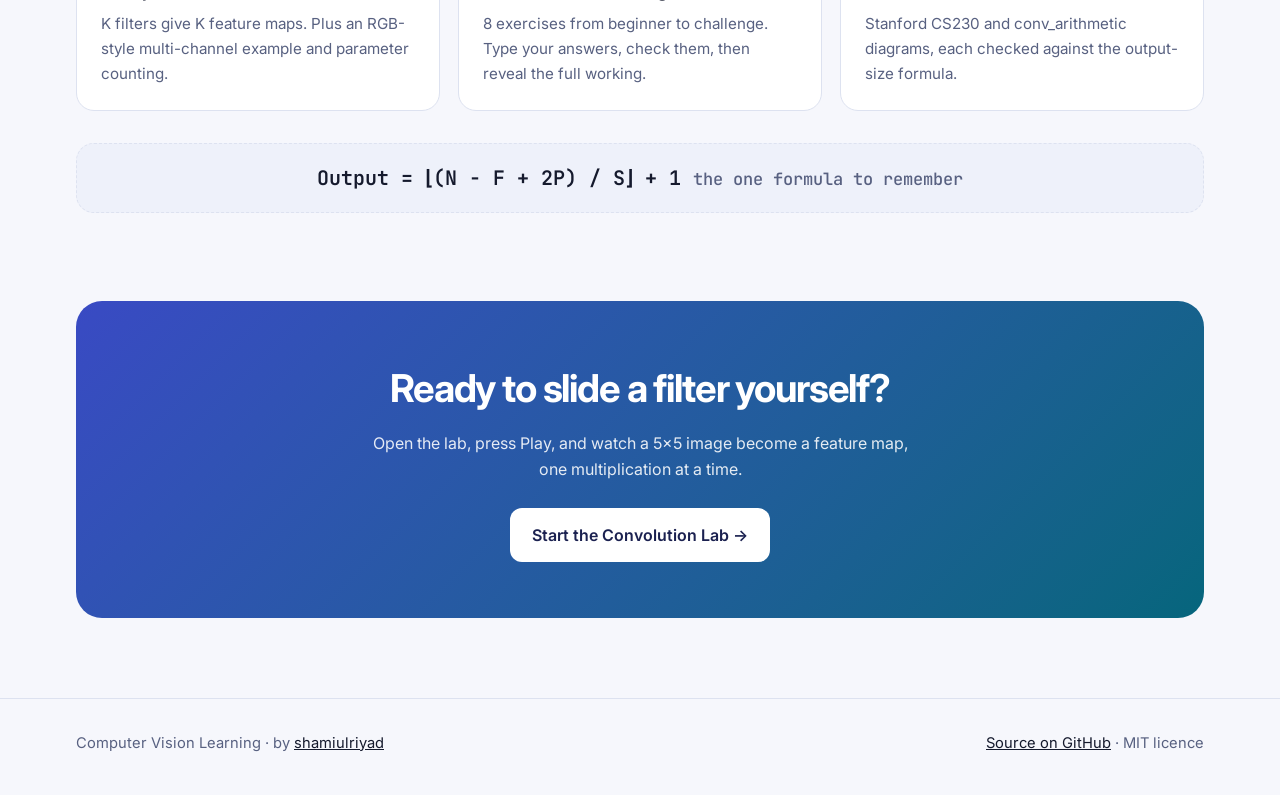
==== commit 07022b10: "day 5 done" ====
--- a/index.html
+++ b/index.html
@@ -251,7 +251,7 @@
 <header class="hero" id="top">
   <div class="wrap">
     <div>
-      <span class="eyebrow"><span class="dot" aria-hidden="true"></span> Day 4 is live: the Convolution Lab</span>
+      <span class="eyebrow"><span class="dot" aria-hidden="true"></span> New: Day 5, padding and strides</span>
       <h1>Learning <span class="gradient-text">Computer Vision</span>, one day at a time.</h1>
       <p class="lead">From reading images with OpenCV to the maths inside a CNN. Each day is hands-on notebooks, clear notes, and interactive pages you can actually play with.</p>
       <div class="cta">
@@ -288,8 +288,8 @@
 
 <div class="stats">
   <div class="wrap">
-    <div class="stat"><b class="gradient-text">3</b><span>learning days</span></div>
-    <div class="stat"><b class="gradient-text">38</b><span>topics to learn</span></div>
+    <div class="stat"><b class="gradient-text">4</b><span>learning days</span></div>
+    <div class="stat"><b class="gradient-text">48</b><span>topics to learn</span></div>
     <div class="stat"><b class="gradient-text">8</b><span>hand-calc exercises</span></div>
     <div class="stat"><b class="gradient-text">22/22</b><span>maths checks passing</span></div>
   </div>
@@ -306,9 +306,23 @@
 
       <div class="timeline">
         <article class="day day--featured reveal">
+          <div class="day__num">05</div>
+          <div class="card">
+            <div class="card__top"><h3>Padding and Strides</h3><span class="badge badge--new">New</span></div>
+            <p>Why convolution shrinks images and loses borders, how zero padding fixes it, and how a stride makes the network faster. Then the same Keras CNN on MNIST three ways: same, valid and stride 2, from 3.23&nbsp;M down to 0.82&nbsp;M parameters.</p>
+            <div class="tags"><span class="tag">Zero padding</span><span class="tag">Valid vs same</span><span class="tag">Stride</span><span class="tag">⌊(n + 2p − f) / s⌋ + 1</span><span class="tag">Keras Conv2D</span></div>
+            <div class="links">
+              <a class="btn btn--primary" href="https://github.com/shamiulriyad/Computer-Vision-Learning/blob/main/Day-5/README.md" target="_blank" rel="noopener">Read the notes</a>
+              <a class="arrow-link" href="https://github.com/shamiulriyad/Computer-Vision-Learning/blob/main/Day-5/padding_and_strides_demo.ipynb" target="_blank" rel="noopener">Keras notebook →</a>
+              <a class="arrow-link" href="https://github.com/shamiulriyad/Computer-Vision-Learning/blob/main/Day-5/learning.txt" target="_blank" rel="noopener">Quick notes →</a>
+            </div>
+          </div>
+        </article>
+
+        <article class="day reveal">
           <div class="day__num">04</div>
           <div class="card">
-            <div class="card__top"><h3>The Convolution Operation</h3><span class="badge badge--new">New · Interactive</span></div>
+            <div class="card__top"><h3>The Convolution Operation</h3><span class="badge">Done · Interactive</span></div>
             <p>How a CNN filter really works, with every multiplication written out: an animated sliding window, stride and padding, multiple filters, and 8 exercises with hidden step-by-step solutions.</p>
             <div class="tags"><span class="tag">Element-wise ⊙</span><span class="tag">Stride</span><span class="tag">Padding</span><span class="tag">Output size formula</span><span class="tag">Cross-correlation</span></div>
             <div class="links">
@@ -350,7 +364,7 @@
     <div class="wrap">
       <div class="head reveal">
         <span class="kicker">What you will learn</span>
-        <h2>38 topics, every one marked and linked</h2>
+        <h2>48 topics, every one marked and linked</h2>
         <p>Click any topic to jump straight to the place it is taught: a notebook, a section of the notes, or a part of the Convolution Lab.</p>
       </div>
       <p class="legend reveal"><span class="tick" aria-hidden="true">✓</span> covered and ready to learn &nbsp;&nbsp; <span class="tick tick--soon" aria-hidden="true">⏳</span> coming soon</p>
@@ -409,6 +423,21 @@
             <li><a href="Day-4/convolution_lab.html#notes"><span class="tick" aria-hidden="true">✓</span><span><b>Revision and self-test</b><small>formulas, common mistakes, 5 questions</small></span></a></li>
           </ul>
         </div>
+        <div class="card topic-col reveal">
+          <div class="topic-col__head"><span class="topic-col__day">Day 05</span><h3>Padding and strides</h3><span class="count">10 topics</span></div>
+          <ul class="tlist">
+            <li><a href="https://github.com/shamiulriyad/Computer-Vision-Learning/blob/main/Day-5/README.md#1-why-padding" target="_blank" rel="noopener"><span class="tick" aria-hidden="true">✓</span><span><b>Why padding</b><small>the image shrinks and border pixels get lost</small></span></a></li>
+            <li><a href="https://github.com/shamiulriyad/Computer-Vision-Learning/blob/main/Day-5/README.md#2-how-padding-works" target="_blank" rel="noopener"><span class="tick" aria-hidden="true">✓</span><span><b>How padding works</b><small>zero padding, padded size n + 2p</small></span></a></li>
+            <li><a href="https://github.com/shamiulriyad/Computer-Vision-Learning/blob/main/Day-5/README.md#3-valid-vs-same-padding" target="_blank" rel="noopener"><span class="tick" aria-hidden="true">✓</span><span><b>Valid vs same padding</b><small>Keras padding=&#x27;valid&#x27; and &#x27;same&#x27;</small></span></a></li>
+            <li><a href="https://github.com/shamiulriyad/Computer-Vision-Learning/blob/main/Day-5/README.md#4-how-much-padding" target="_blank" rel="noopener"><span class="tick" aria-hidden="true">✓</span><span><b>How much padding</b><small>p = (f − 1) / 2, why it is 1 for a 3×3 filter</small></span></a></li>
+            <li><a href="https://github.com/shamiulriyad/Computer-Vision-Learning/blob/main/Day-5/README.md#5-what-is-stride" target="_blank" rel="noopener"><span class="tick" aria-hidden="true">✓</span><span><b>What is stride</b><small>s = 1 vs s = 2, how far the filter jumps</small></span></a></li>
+            <li><a href="https://github.com/shamiulriyad/Computer-Vision-Learning/blob/main/Day-5/README.md#6-why-use-a-stride" target="_blank" rel="noopener"><span class="tick" aria-hidden="true">✓</span><span><b>Why use a stride</b><small>faster, fewer parameters, higher-level features</small></span></a></li>
+            <li><a href="https://github.com/shamiulriyad/Computer-Vision-Learning/blob/main/Day-5/README.md#7-the-output-size-formula" target="_blank" rel="noopener"><span class="tick" aria-hidden="true">✓</span><span><b>Output size formula</b><small>⌊(n + 2p − f) / s⌋ + 1 with a worked example</small></span></a></li>
+            <li><a href="https://github.com/shamiulriyad/Computer-Vision-Learning/blob/main/Day-5/README.md#8-padding-and-strides-in-keras" target="_blank" rel="noopener"><span class="tick" aria-hidden="true">✓</span><span><b>Padding and strides in Keras</b><small>Conv2D(..., padding, strides)</small></span></a></li>
+            <li><a href="https://github.com/shamiulriyad/Computer-Vision-Learning/blob/main/Day-5/README.md#9-the-experiment-same-vs-valid-vs-stride-2" target="_blank" rel="noopener"><span class="tick" aria-hidden="true">✓</span><span><b>Same vs valid vs stride 2</b><small>3 MNIST models: 3.23 M vs 2.00 M vs 0.82 M params</small></span></a></li>
+            <li><a href="https://github.com/shamiulriyad/Computer-Vision-Learning/blob/main/Day-5/README.md#10-revision" target="_blank" rel="noopener"><span class="tick" aria-hidden="true">✓</span><span><b>Revision and common mistakes</b><small>formula sheet and the errors to avoid</small></span></a></li>
+          </ul>
+        </div>
       </div>
     </div>
   </section>
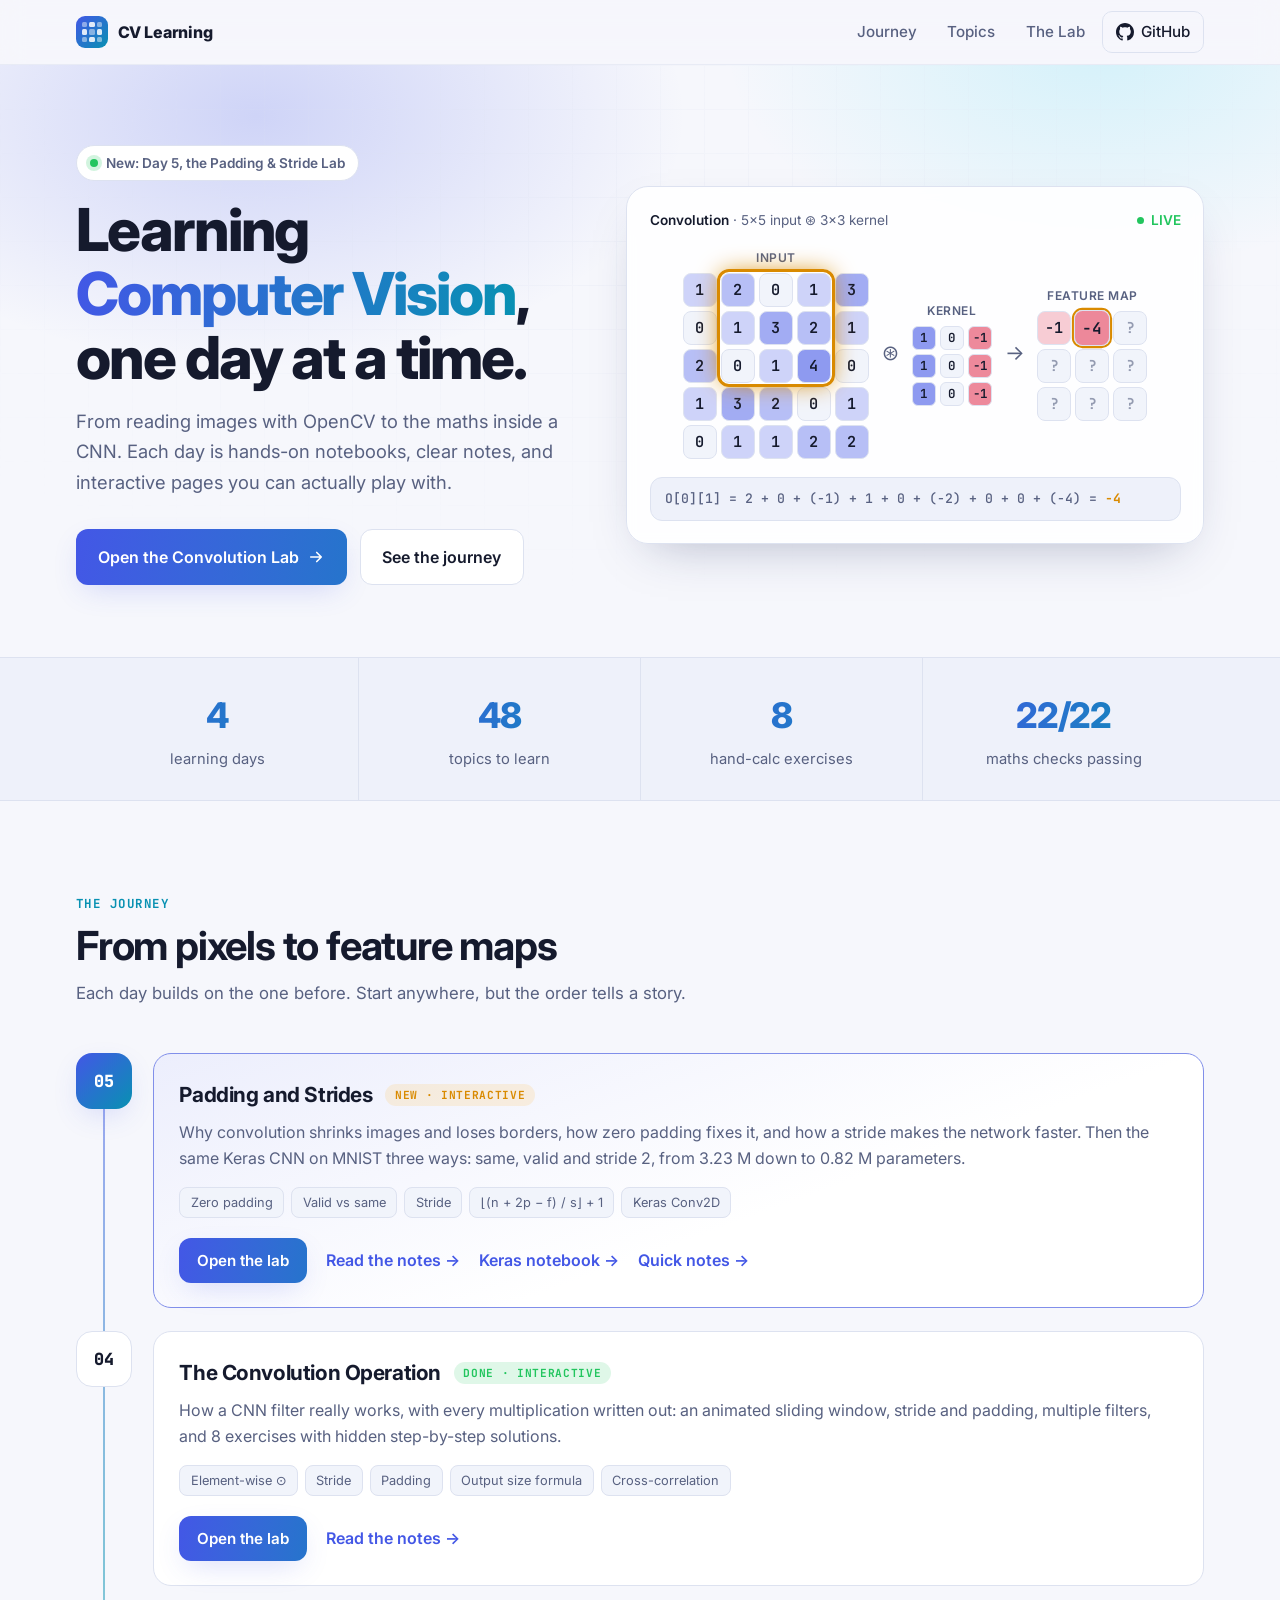
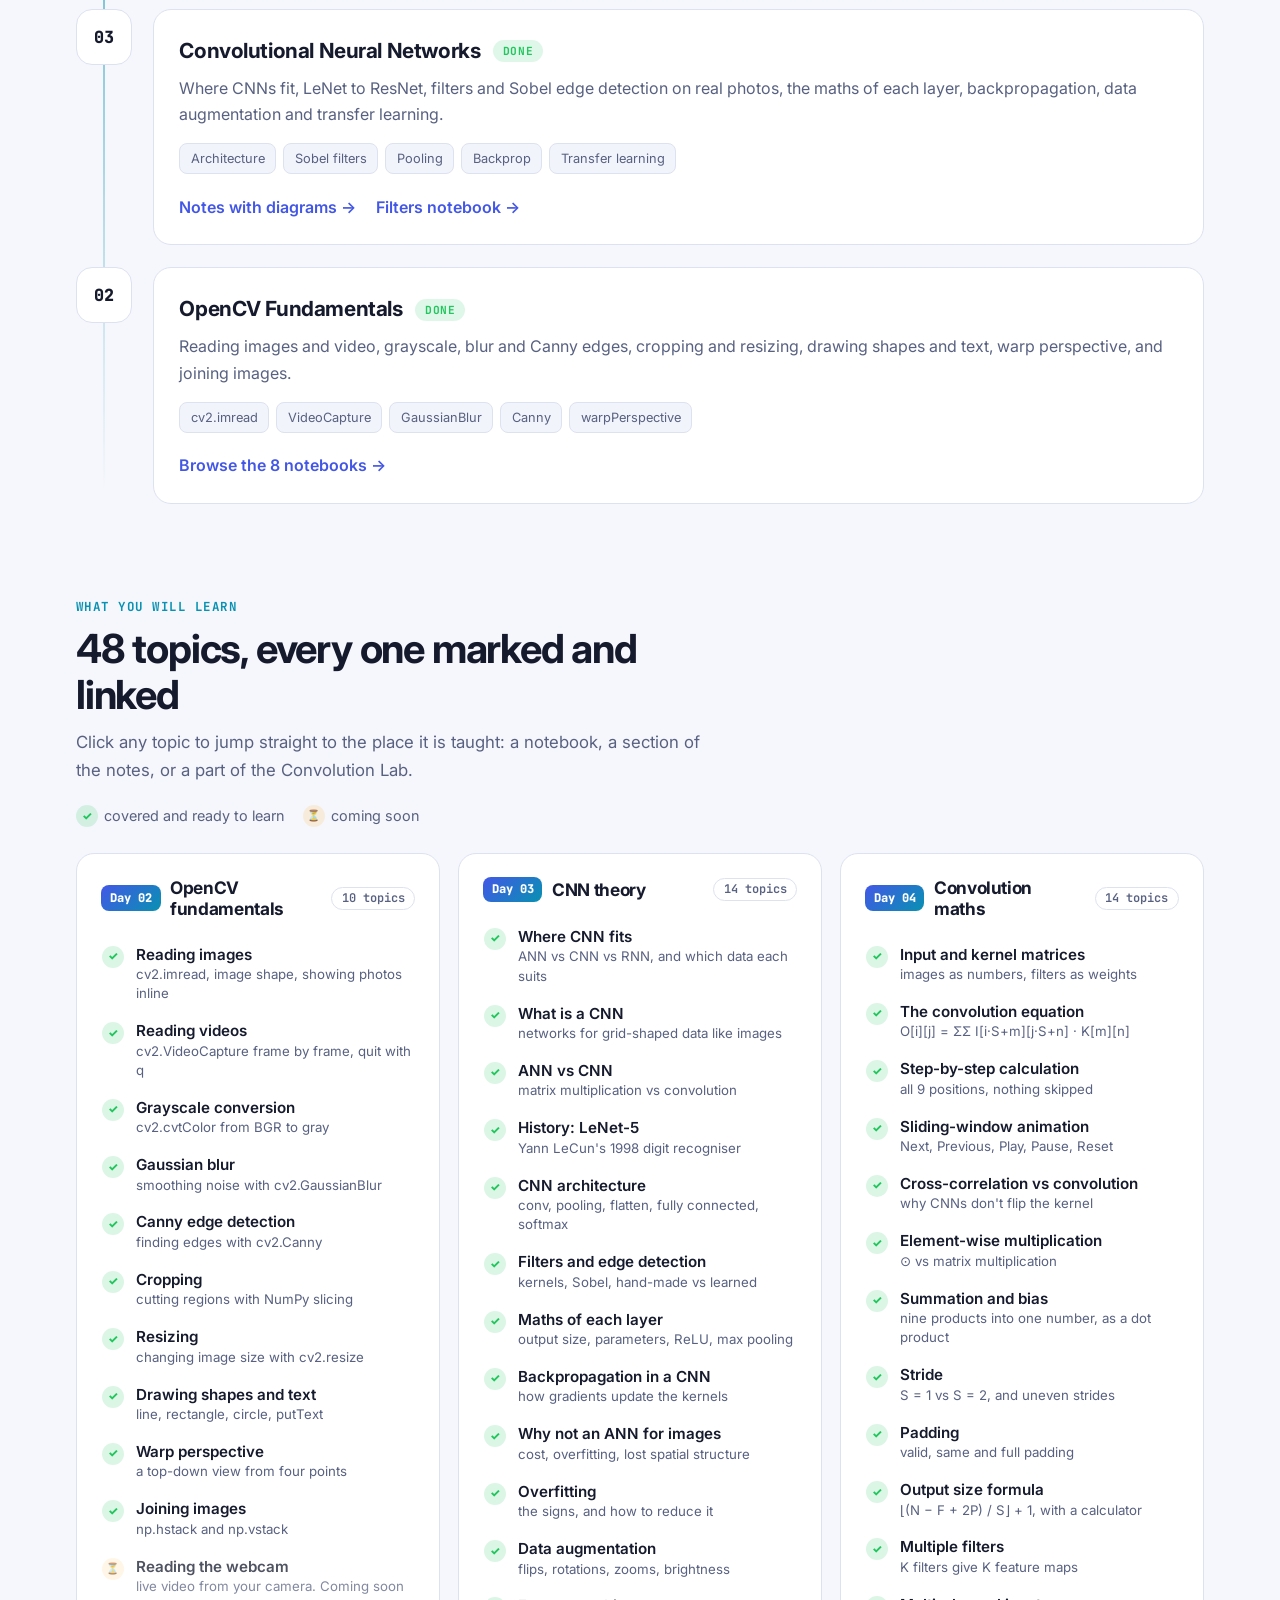
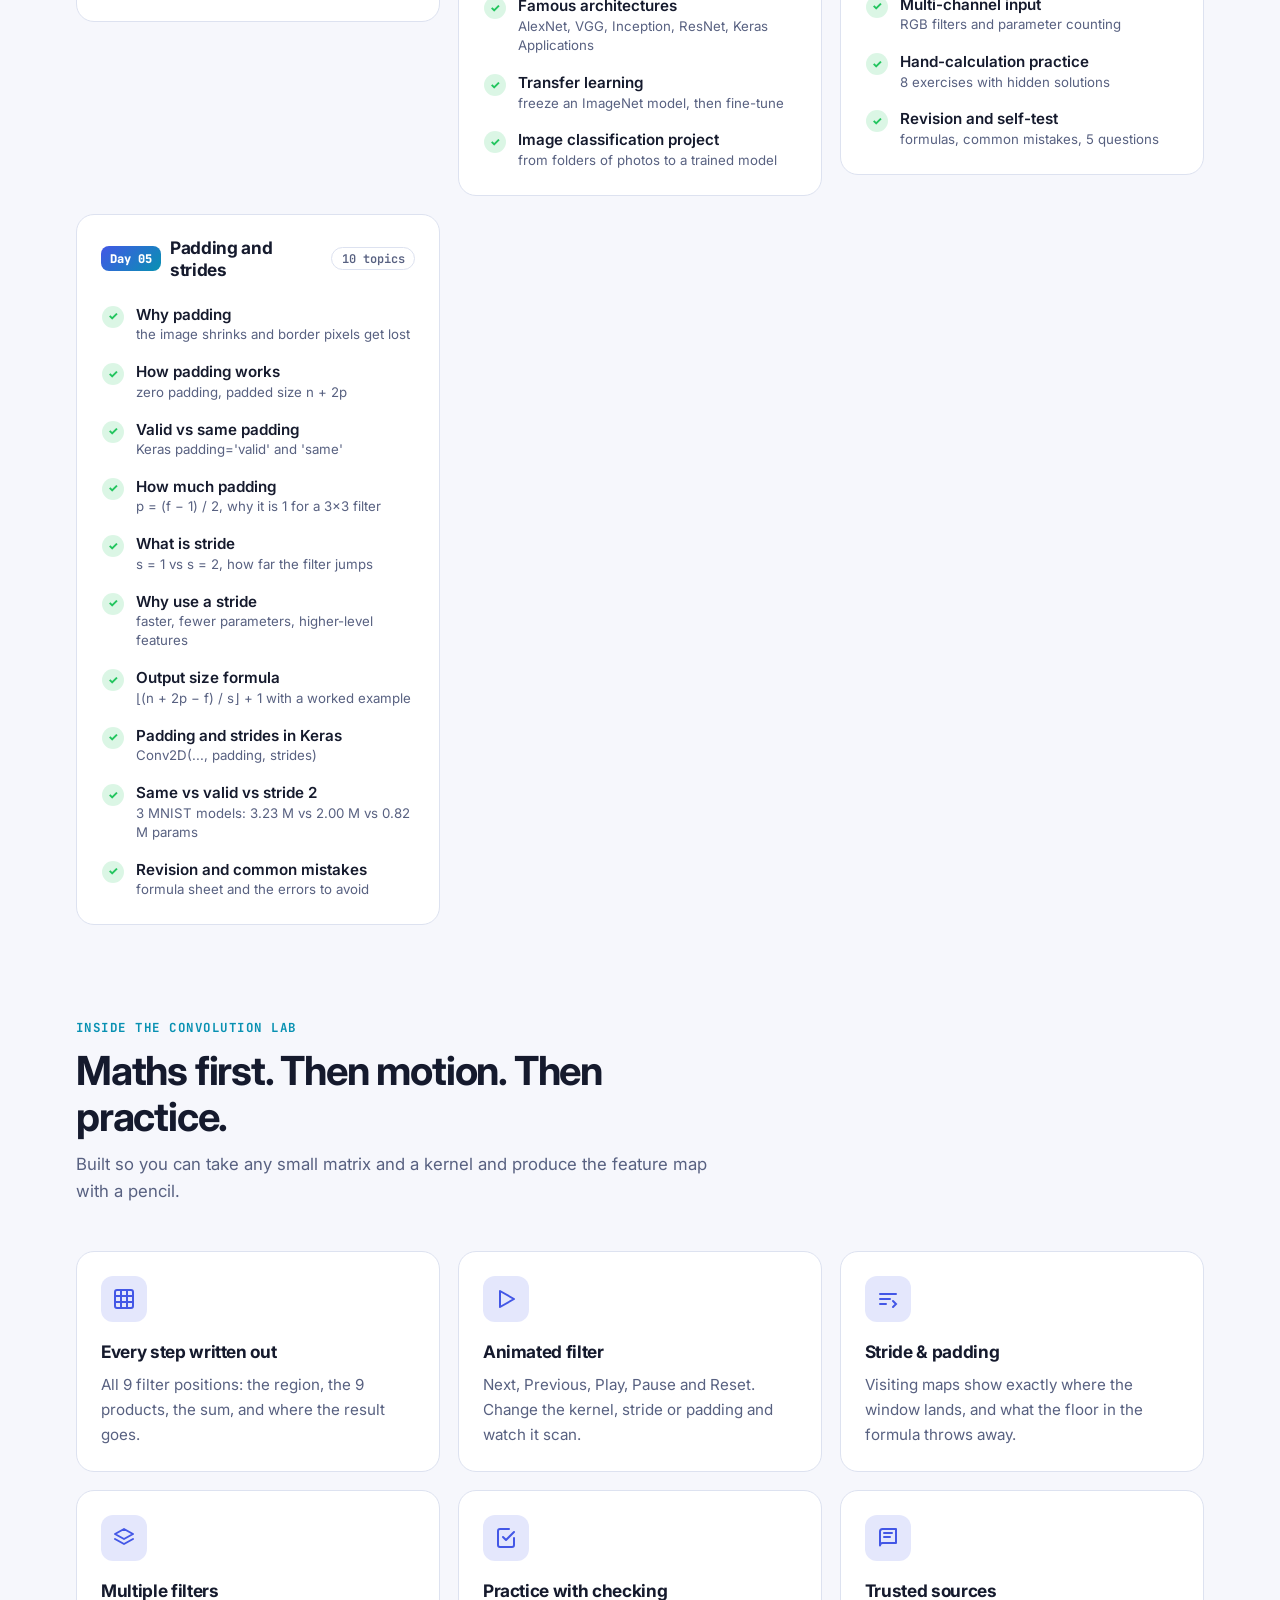
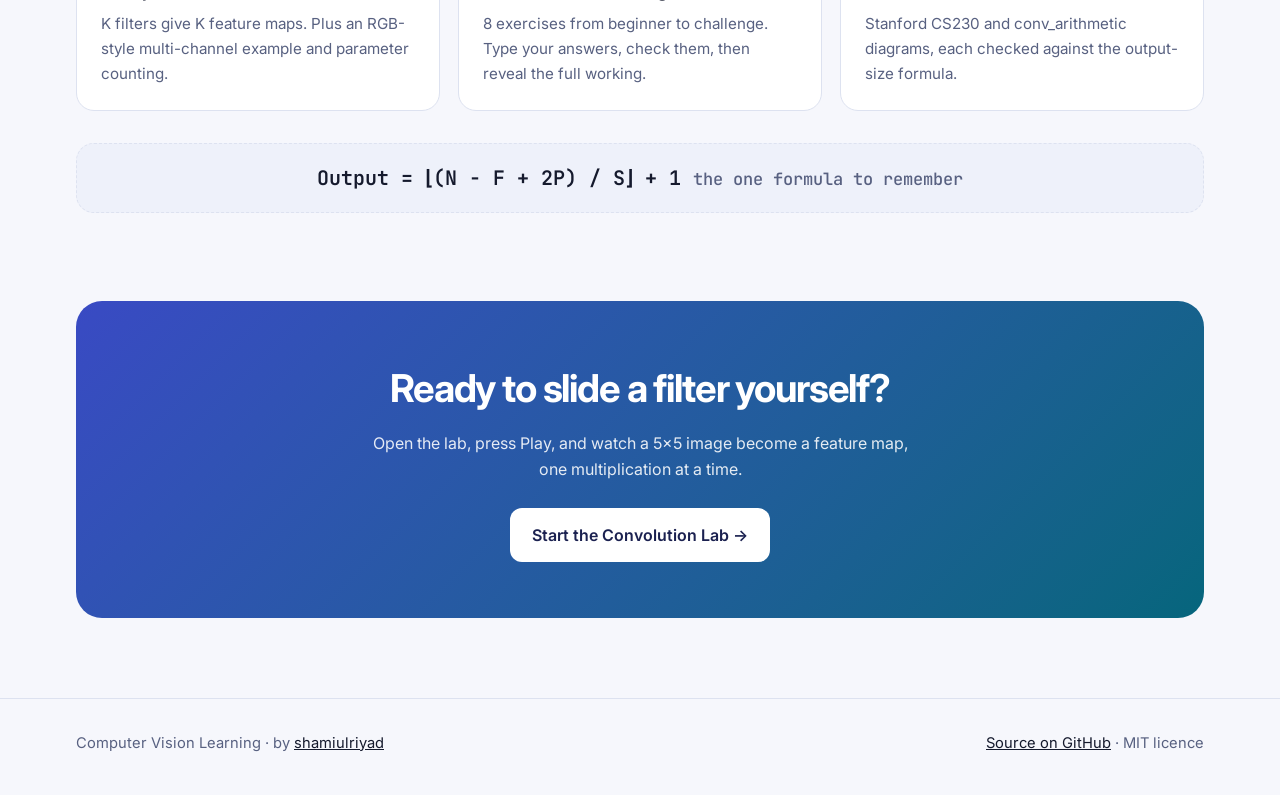
==== commit ecb13f99: "update diagram" ====
--- a/index.html
+++ b/index.html
@@ -251,7 +251,7 @@
 <header class="hero" id="top">
   <div class="wrap">
     <div>
-      <span class="eyebrow"><span class="dot" aria-hidden="true"></span> New: Day 5, padding and strides</span>
+      <span class="eyebrow"><span class="dot" aria-hidden="true"></span> New: Day 5, the Padding &amp; Stride Lab</span>
       <h1>Learning <span class="gradient-text">Computer Vision</span>, one day at a time.</h1>
       <p class="lead">From reading images with OpenCV to the maths inside a CNN. Each day is hands-on notebooks, clear notes, and interactive pages you can actually play with.</p>
       <div class="cta">
@@ -308,11 +308,12 @@
         <article class="day day--featured reveal">
           <div class="day__num">05</div>
           <div class="card">
-            <div class="card__top"><h3>Padding and Strides</h3><span class="badge badge--new">New</span></div>
+            <div class="card__top"><h3>Padding and Strides</h3><span class="badge badge--new">New · Interactive</span></div>
             <p>Why convolution shrinks images and loses borders, how zero padding fixes it, and how a stride makes the network faster. Then the same Keras CNN on MNIST three ways: same, valid and stride 2, from 3.23&nbsp;M down to 0.82&nbsp;M parameters.</p>
             <div class="tags"><span class="tag">Zero padding</span><span class="tag">Valid vs same</span><span class="tag">Stride</span><span class="tag">⌊(n + 2p − f) / s⌋ + 1</span><span class="tag">Keras Conv2D</span></div>
             <div class="links">
-              <a class="btn btn--primary" href="https://github.com/shamiulriyad/Computer-Vision-Learning/blob/main/Day-5/README.md" target="_blank" rel="noopener">Read the notes</a>
+              <a class="btn btn--primary" href="Day-5/padding_stride_lab.html">Open the lab</a>
+              <a class="arrow-link" href="https://github.com/shamiulriyad/Computer-Vision-Learning/blob/main/Day-5/README.md" target="_blank" rel="noopener">Read the notes →</a>
               <a class="arrow-link" href="https://github.com/shamiulriyad/Computer-Vision-Learning/blob/main/Day-5/padding_and_strides_demo.ipynb" target="_blank" rel="noopener">Keras notebook →</a>
               <a class="arrow-link" href="https://github.com/shamiulriyad/Computer-Vision-Learning/blob/main/Day-5/learning.txt" target="_blank" rel="noopener">Quick notes →</a>
             </div>
